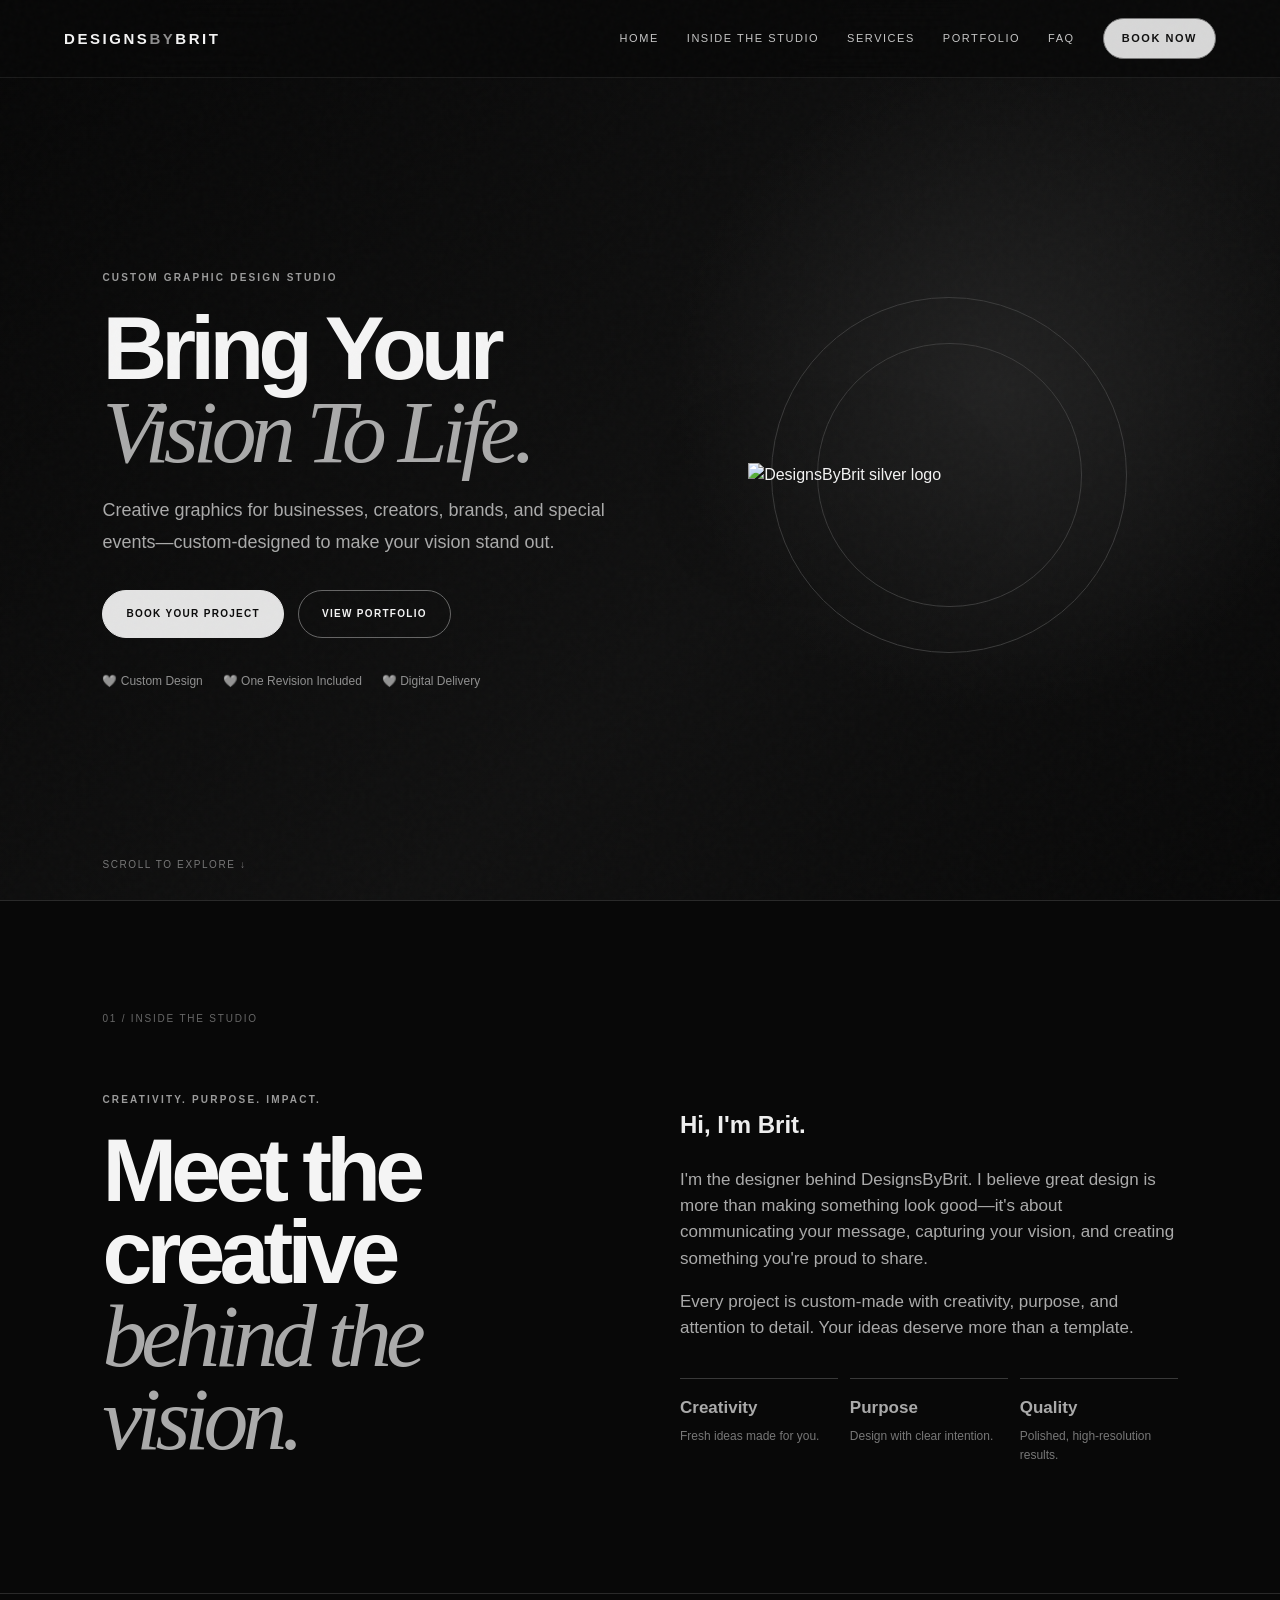
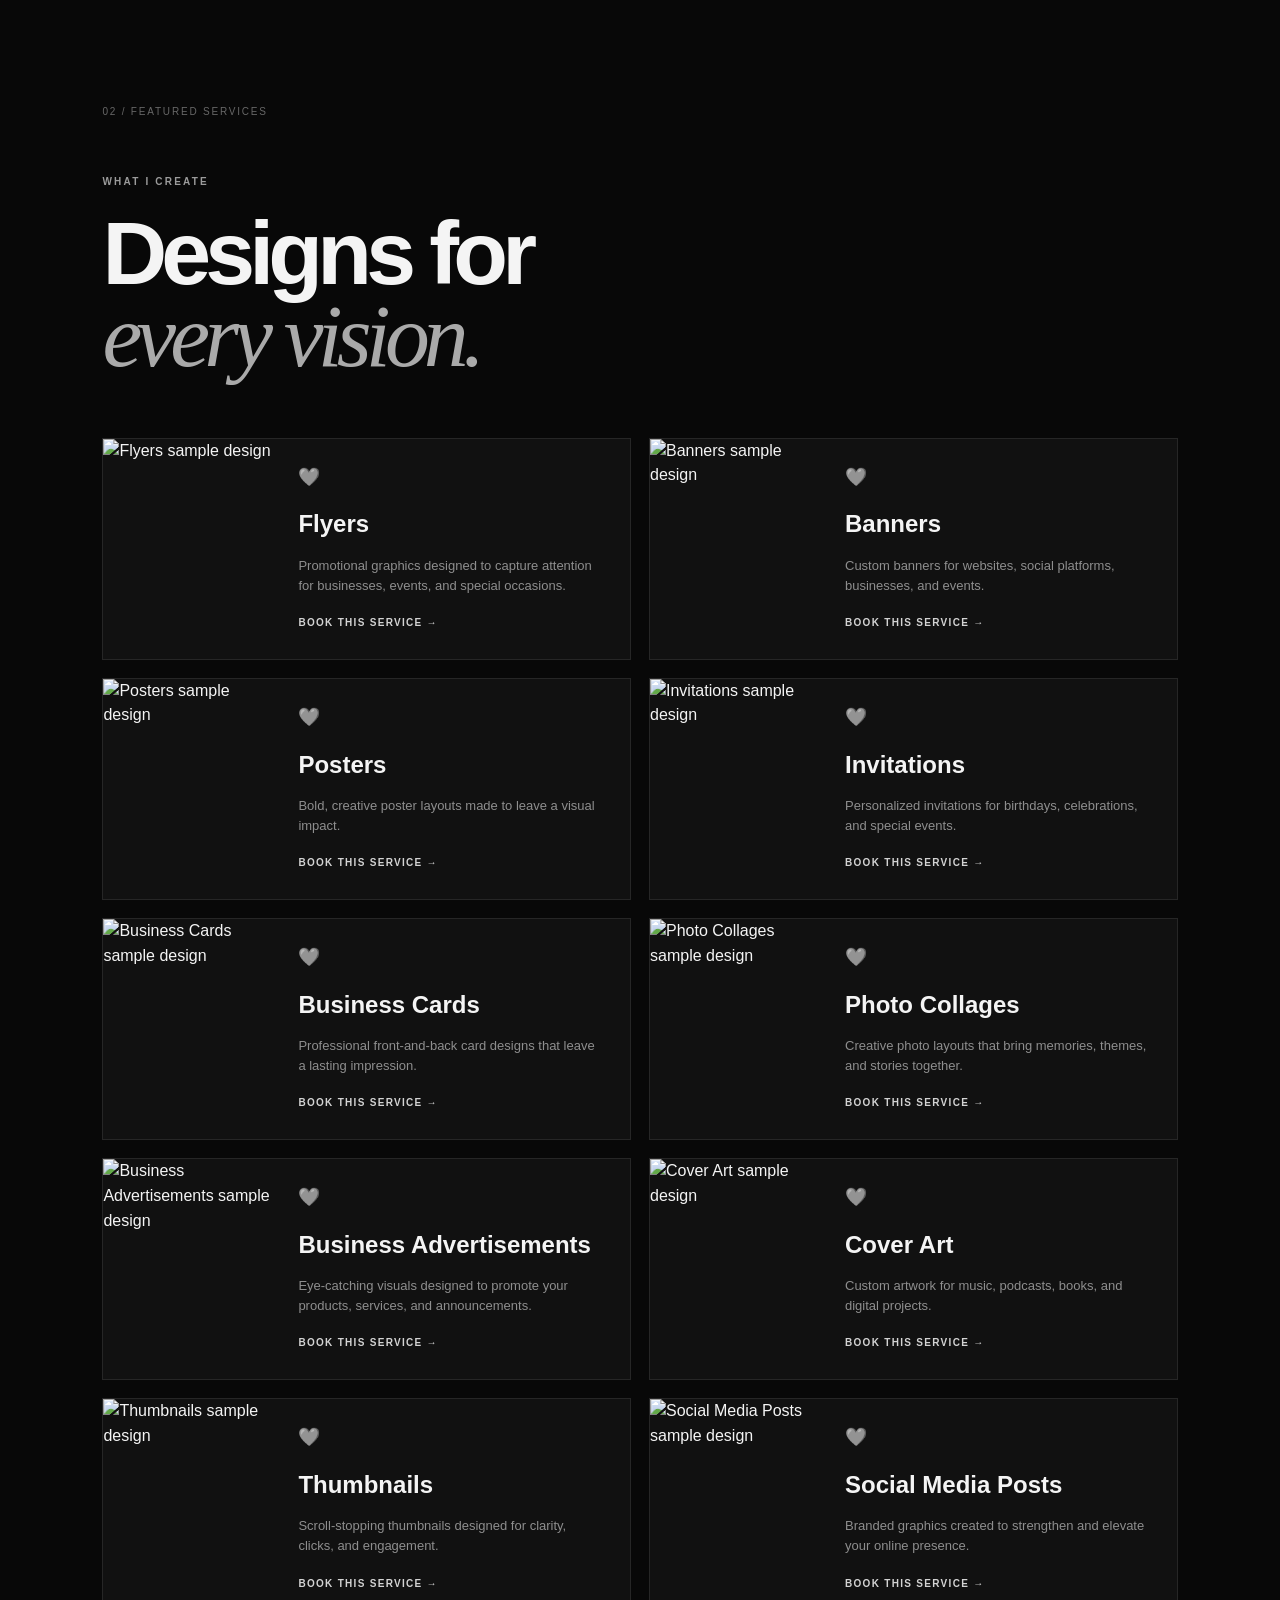
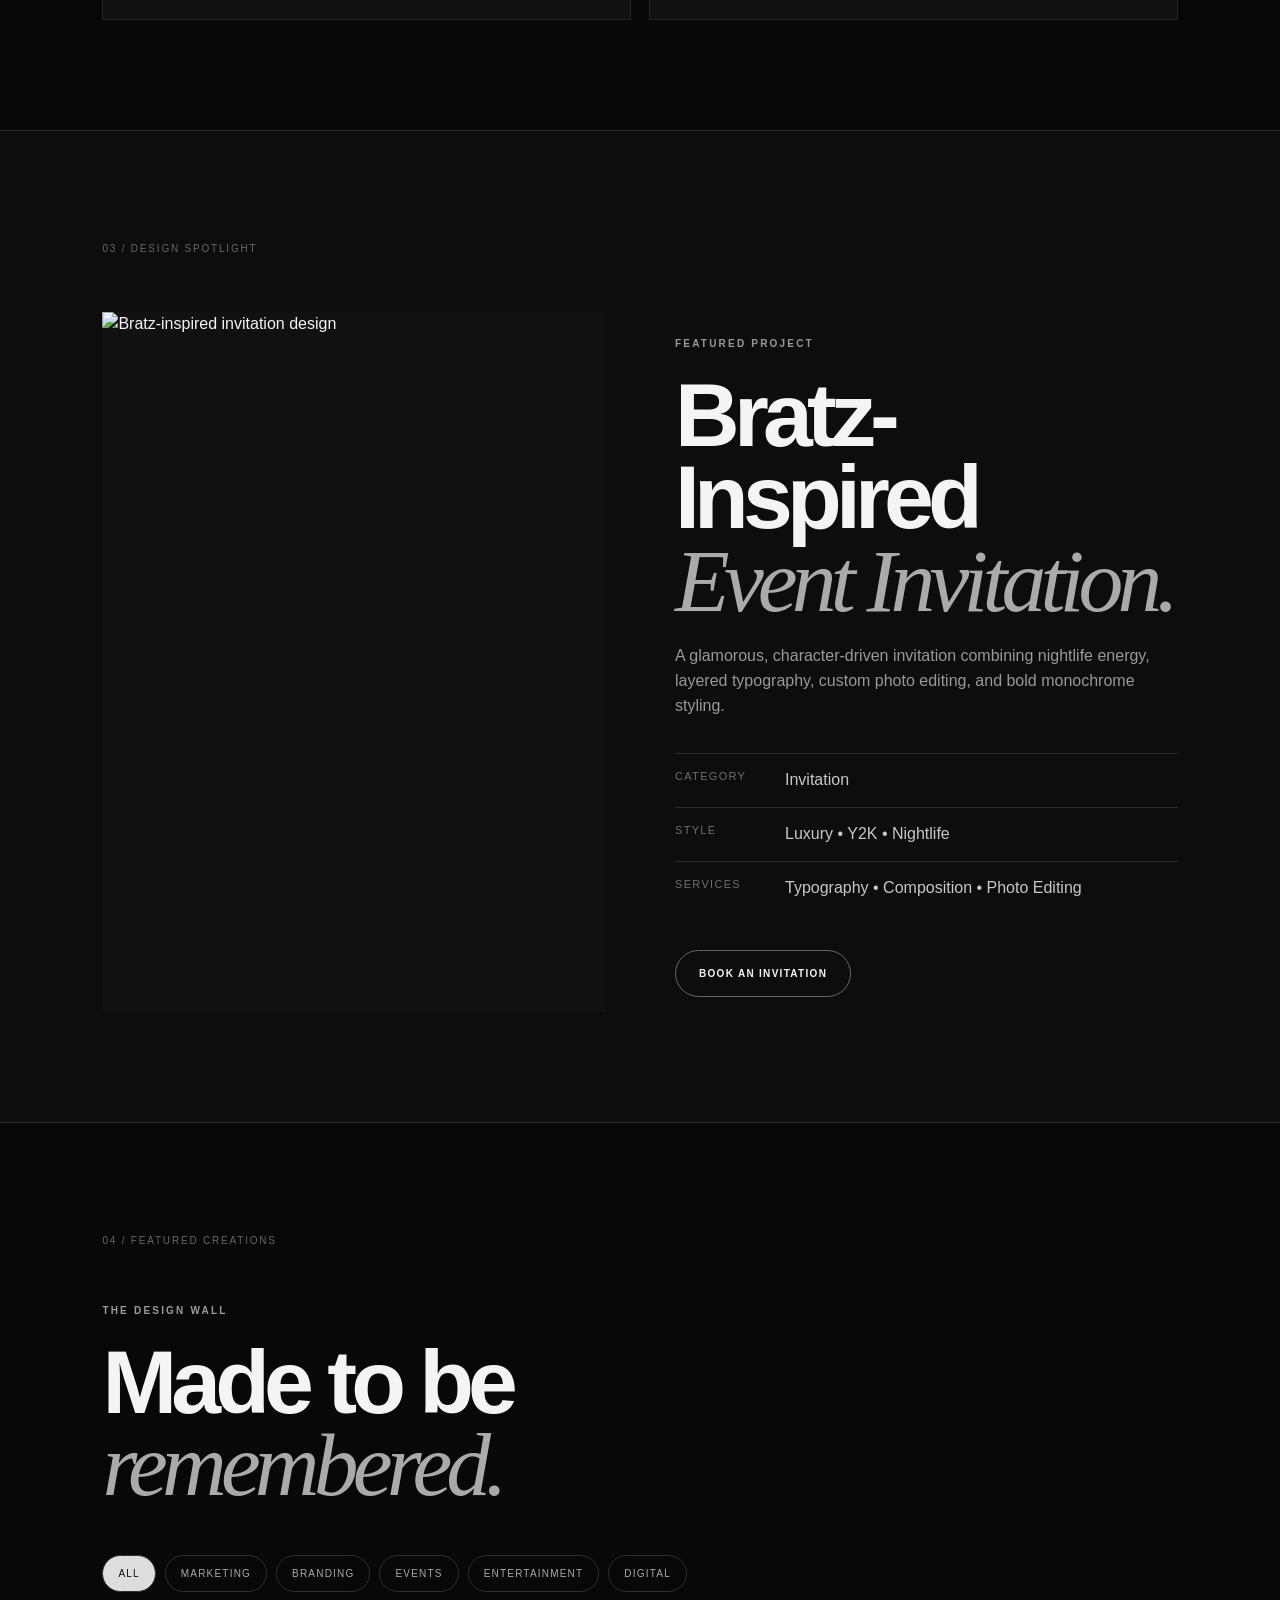
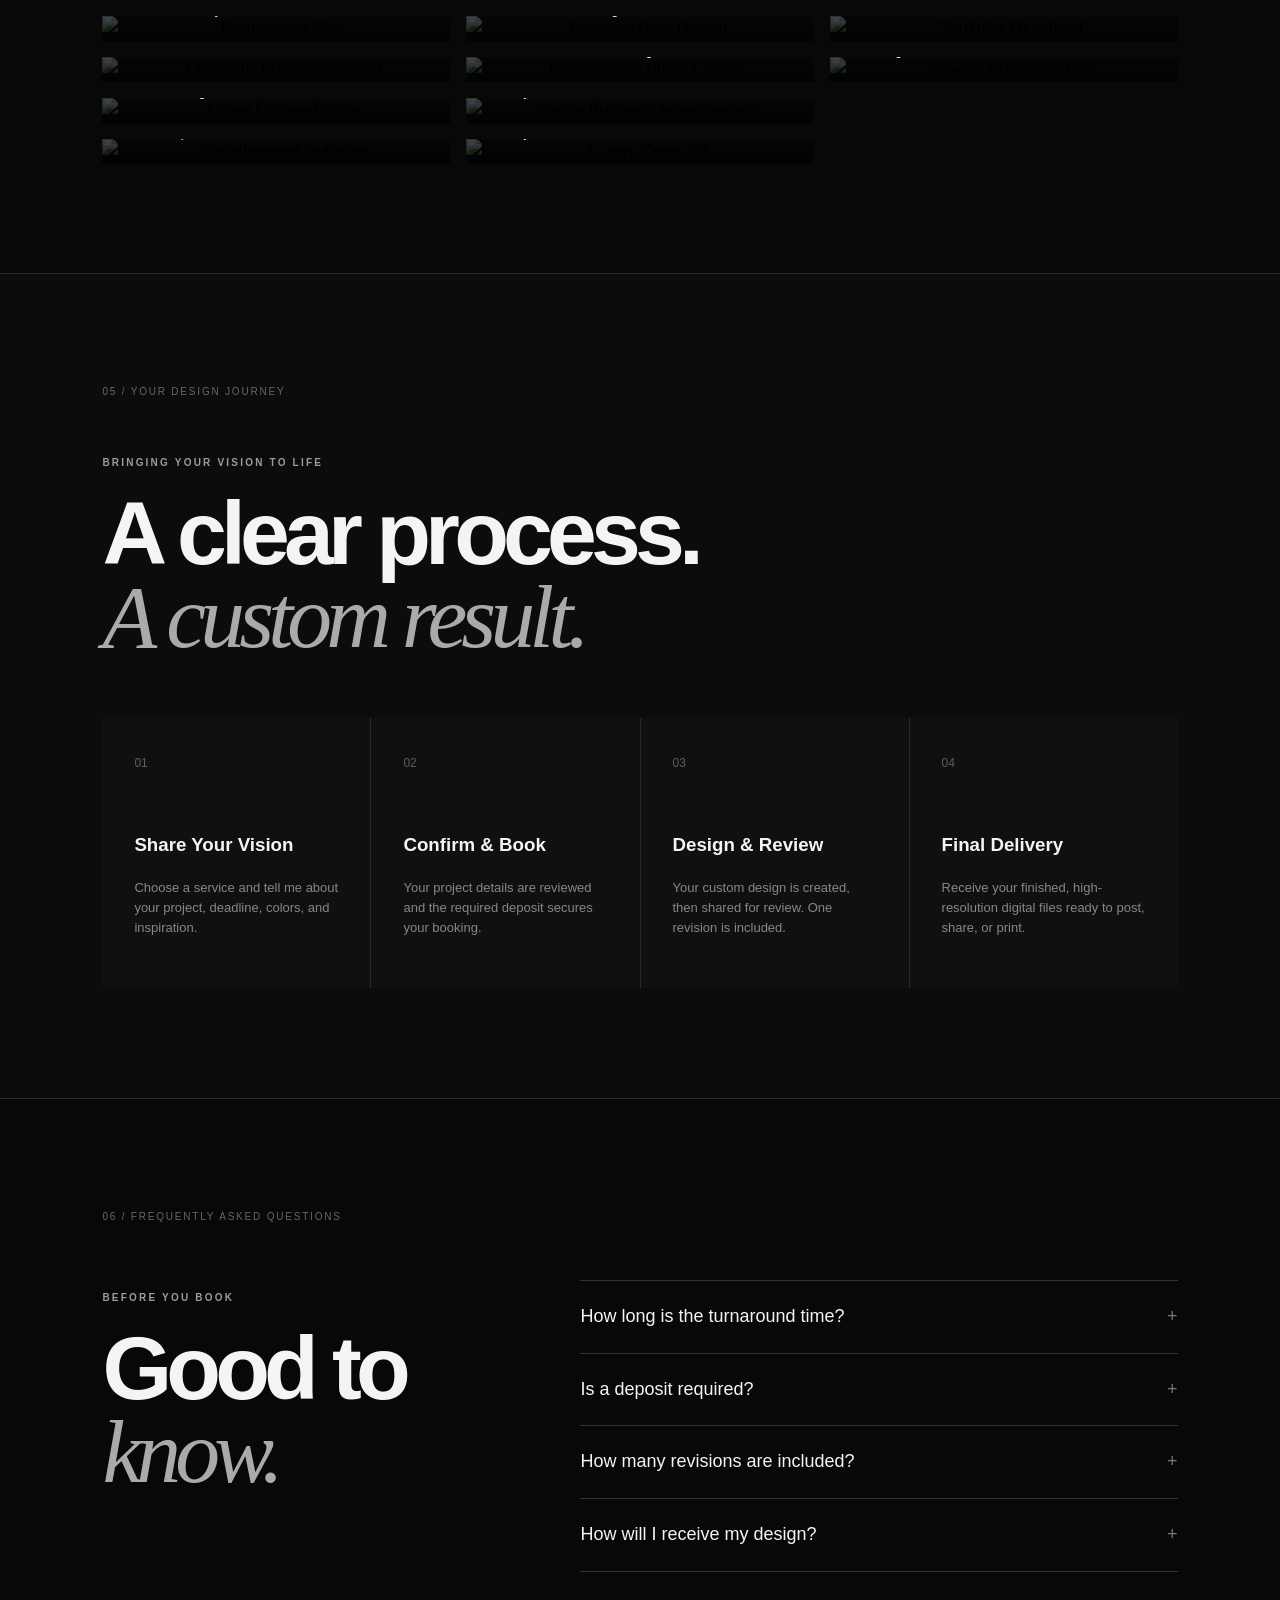
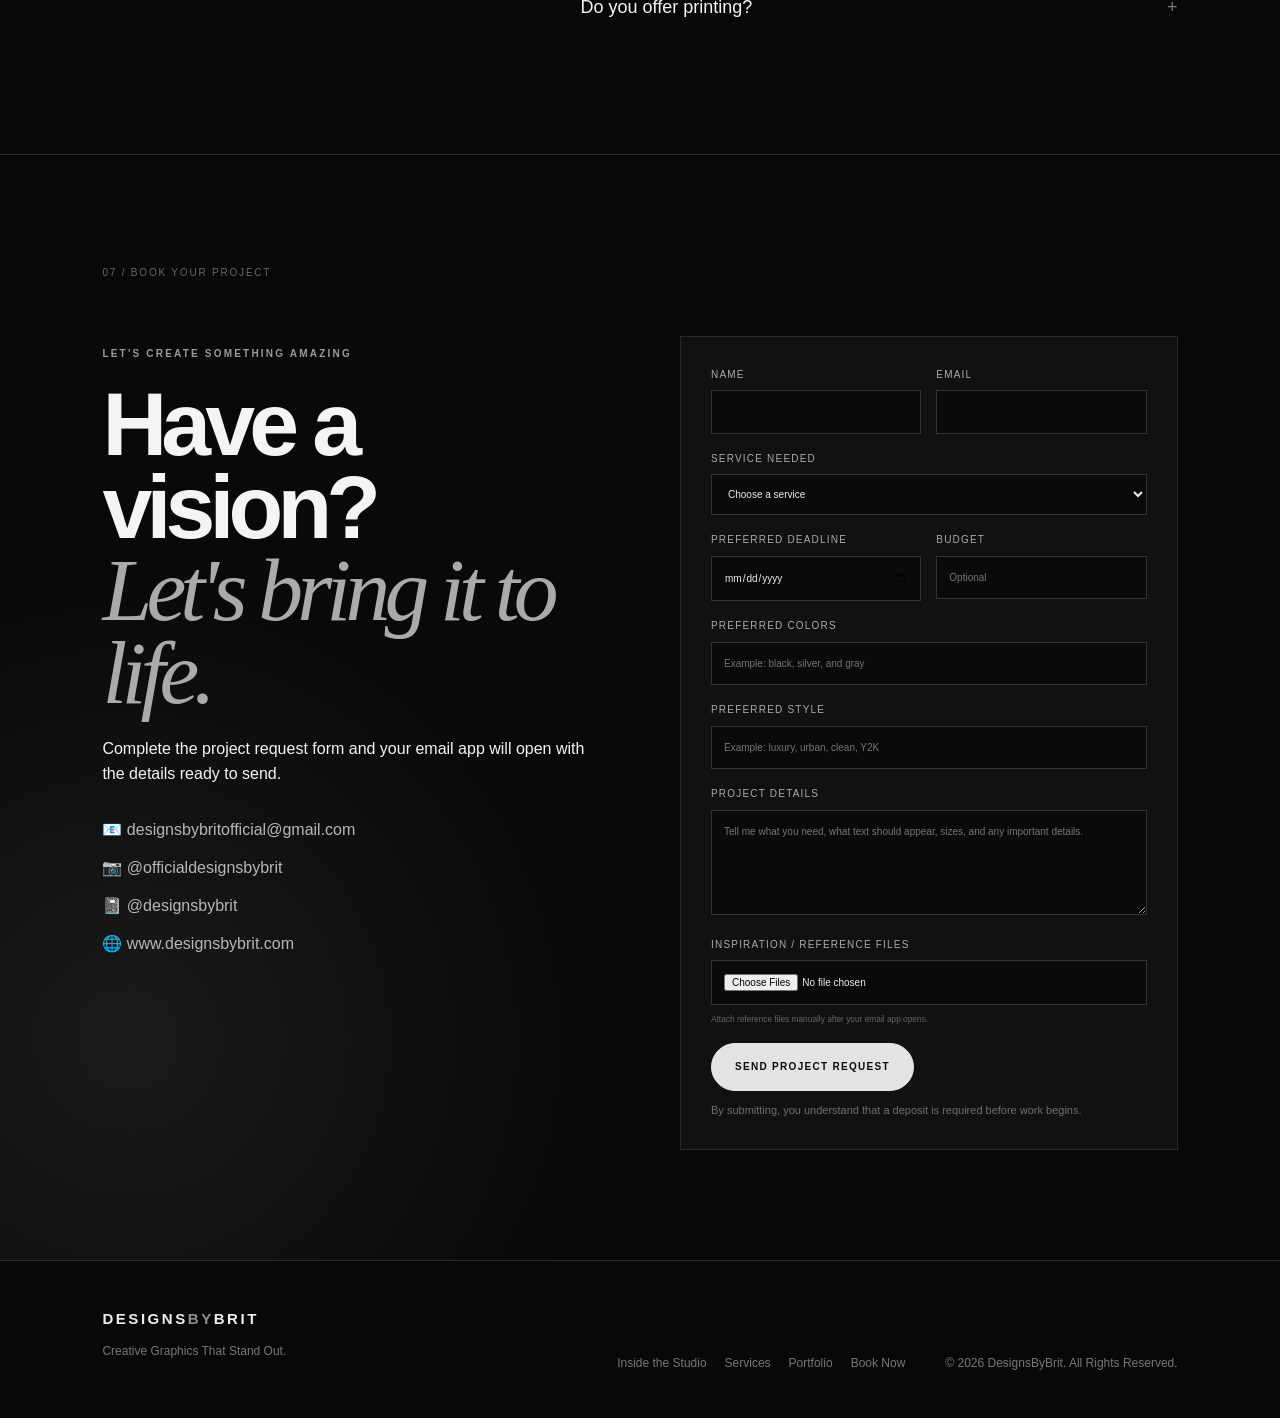
==== index.html @ 32b07d02 "Add files via upload" ====
<!DOCTYPE html>
<html lang="en">
<head>
<meta charset="UTF-8">
<meta name="viewport" content="width=device-width, initial-scale=1.0">
<title>DesignsByBrit | Custom Graphic Design Studio</title>
<meta name="description" content="DesignsByBrit creates custom flyers, banners, posters, invitations, business cards, photo collages, advertisements, cover art, thumbnails, and social media graphics.">
<link rel="canonical" href="https://www.designsbybrit.com/">
<meta property="og:title" content="DesignsByBrit | Creative Graphics That Stand Out">
<meta property="og:description" content="Custom graphic design created to elevate your brand, event, or next big idea.">
<meta property="og:type" content="website">
<meta property="og:url" content="https://www.designsbybrit.com/">
<meta property="og:image" content="https://www.designsbybrit.com/assets/social-preview.jpg">
<meta property="og:image:width" content="1200">
<meta property="og:image:height" content="630">
<meta name="twitter:card" content="summary_large_image">
<meta name="twitter:title" content="DesignsByBrit">
<meta name="twitter:description" content="Creative graphics that stand out.">
<meta name="twitter:image" content="https://www.designsbybrit.com/assets/social-preview.jpg">
<meta name="theme-color" content="#080808">
<link rel="icon" href="assets/logo.png">
<link rel="stylesheet" href="style.css">
<script type="application/ld+json">
{
  "@context": "https://schema.org",
  "@type": "ProfessionalService",
  "name": "DesignsByBrit",
  "url": "https://www.designsbybrit.com/",
  "email": "designsbybritofficial@gmail.com",
  "description": "Custom graphic design studio offering flyers, banners, posters, invitations, business cards, photo collages, business advertisements, cover art, thumbnails, and social media posts.",
  "sameAs": [
    "https://instagram.com/officialdesignsbybrit",
    "https://www.tiktok.com/@designsbybrit"
  ]
}
</script>
</head>
<body>
<div class="page-noise"></div>

<header class="site-header">
  <a href="#home" class="brand" aria-label="DesignsByBrit home">DESIGNS<span>BY</span>BRIT</a>
  <button class="menu-toggle" aria-label="Open navigation" aria-expanded="false"><span></span><span></span></button>
  <nav class="nav">
    <a href="#home">Home</a><a href="#studio">Inside the Studio</a><a href="#services">Services</a><a href="#portfolio">Portfolio</a><a href="#faq">FAQ</a>
    <a href="#book" class="nav-cta">Book Now</a>
  </nav>
</header>

<main>
<section id="home" class="hero">
  <div class="hero-copy reveal">
    <p class="kicker">CUSTOM GRAPHIC DESIGN STUDIO</p>
    <h1>Bring Your<br><em>Vision To Life.</em></h1>
    <p class="hero-lead">Creative graphics for businesses, creators, brands, and special events—custom-designed to make your vision stand out.</p>
    <div class="hero-actions">
      <a href="#book" class="button primary">Book Your Project</a>
      <a href="#portfolio" class="button ghost">View Portfolio</a>
    </div>
    <div class="hero-proof">
      <span>🩶 Custom Design</span><span>🩶 One Revision Included</span><span>🩶 Digital Delivery</span>
    </div>
  </div>
  <div class="hero-visual reveal">
    <div class="halo h1"></div><div class="halo h2"></div>
    <img src="assets/logo.png" alt="DesignsByBrit silver logo">
  </div>
  <a class="scroll-cue" href="#studio">Scroll to explore ↓</a>
</section>

<section id="studio" class="section studio">
  <div class="section-index">01 / INSIDE THE STUDIO</div>
  <div class="split">
    <div class="reveal">
      <p class="kicker">CREATIVITY. PURPOSE. IMPACT.</p>
      <h2>Meet the creative<br><em>behind the vision.</em></h2>
    </div>
    <div class="studio-copy reveal">
      <h3>Hi, I'm Brit.</h3>
      <p>I'm the designer behind DesignsByBrit. I believe great design is more than making something look good—it's about communicating your message, capturing your vision, and creating something you're proud to share.</p>
      <p>Every project is custom-made with creativity, purpose, and attention to detail. Your ideas deserve more than a template.</p>
      <div class="values">
        <div><strong>Creativity</strong><span>Fresh ideas made for you.</span></div>
        <div><strong>Purpose</strong><span>Design with clear intention.</span></div>
        <div><strong>Quality</strong><span>Polished, high-resolution results.</span></div>
      </div>
    </div>
  </div>
</section>

<section id="services" class="section">
  <div class="section-index">02 / FEATURED SERVICES</div>
  <div class="section-title reveal">
    <p class="kicker">WHAT I CREATE</p>
    <h2>Designs for<br><em>every vision.</em></h2>
  </div>
  <div class="service-grid"><article class="service-card reveal">
      <div class="service-image"><img src="assets/flyer.jpg" alt="Flyers sample design" loading="lazy"></div>
      <div class="service-body">
        <span class="heart">🩶</span>
        <h3>Flyers</h3>
        <p>Promotional graphics designed to capture attention for businesses, events, and special occasions.</p>
        <a href="#book" class="text-link book-service" data-service="Flyers">Book This Service →</a>
      </div>
    </article>
<article class="service-card reveal">
      <div class="service-image"><img src="assets/banner.jpg" alt="Banners sample design" loading="lazy"></div>
      <div class="service-body">
        <span class="heart">🩶</span>
        <h3>Banners</h3>
        <p>Custom banners for websites, social platforms, businesses, and events.</p>
        <a href="#book" class="text-link book-service" data-service="Banners">Book This Service →</a>
      </div>
    </article>
<article class="service-card reveal">
      <div class="service-image"><img src="assets/poster.jpg" alt="Posters sample design" loading="lazy"></div>
      <div class="service-body">
        <span class="heart">🩶</span>
        <h3>Posters</h3>
        <p>Bold, creative poster layouts made to leave a visual impact.</p>
        <a href="#book" class="text-link book-service" data-service="Posters">Book This Service →</a>
      </div>
    </article>
<article class="service-card reveal">
      <div class="service-image"><img src="assets/invitation.jpg" alt="Invitations sample design" loading="lazy"></div>
      <div class="service-body">
        <span class="heart">🩶</span>
        <h3>Invitations</h3>
        <p>Personalized invitations for birthdays, celebrations, and special events.</p>
        <a href="#book" class="text-link book-service" data-service="Invitations">Book This Service →</a>
      </div>
    </article>
<article class="service-card reveal">
      <div class="service-image"><img src="assets/business-card-front.png" alt="Business Cards sample design" loading="lazy"></div>
      <div class="service-body">
        <span class="heart">🩶</span>
        <h3>Business Cards</h3>
        <p>Professional front-and-back card designs that leave a lasting impression.</p>
        <a href="#book" class="text-link book-service" data-service="Business Cards">Book This Service →</a>
      </div>
    </article>
<article class="service-card reveal">
      <div class="service-image"><img src="assets/photo-collage.jpg" alt="Photo Collages sample design" loading="lazy"></div>
      <div class="service-body">
        <span class="heart">🩶</span>
        <h3>Photo Collages</h3>
        <p>Creative photo layouts that bring memories, themes, and stories together.</p>
        <a href="#book" class="text-link book-service" data-service="Photo Collages">Book This Service →</a>
      </div>
    </article>
<article class="service-card reveal">
      <div class="service-image"><img src="assets/business-ad.jpg" alt="Business Advertisements sample design" loading="lazy"></div>
      <div class="service-body">
        <span class="heart">🩶</span>
        <h3>Business Advertisements</h3>
        <p>Eye-catching visuals designed to promote your products, services, and announcements.</p>
        <a href="#book" class="text-link book-service" data-service="Business Advertisements">Book This Service →</a>
      </div>
    </article>
<article class="service-card reveal">
      <div class="service-image"><img src="assets/cover-art.jpg" alt="Cover Art sample design" loading="lazy"></div>
      <div class="service-body">
        <span class="heart">🩶</span>
        <h3>Cover Art</h3>
        <p>Custom artwork for music, podcasts, books, and digital projects.</p>
        <a href="#book" class="text-link book-service" data-service="Cover Art">Book This Service →</a>
      </div>
    </article>
<article class="service-card reveal">
      <div class="service-image"><img src="assets/thumbnail.png" alt="Thumbnails sample design" loading="lazy"></div>
      <div class="service-body">
        <span class="heart">🩶</span>
        <h3>Thumbnails</h3>
        <p>Scroll-stopping thumbnails designed for clarity, clicks, and engagement.</p>
        <a href="#book" class="text-link book-service" data-service="Thumbnails">Book This Service →</a>
      </div>
    </article>
<article class="service-card reveal">
      <div class="service-image"><img src="assets/social-media-post.jpg" alt="Social Media Posts sample design" loading="lazy"></div>
      <div class="service-body">
        <span class="heart">🩶</span>
        <h3>Social Media Posts</h3>
        <p>Branded graphics created to strengthen and elevate your online presence.</p>
        <a href="#book" class="text-link book-service" data-service="Social Media Posts">Book This Service →</a>
      </div>
    </article></div>
</section>

<section id="spotlight" class="section spotlight">
  <div class="section-index">03 / DESIGN SPOTLIGHT</div>
  <div class="spotlight-grid">
    <div class="spotlight-image reveal"><img src="assets/invitation.jpg" alt="Bratz-inspired invitation design"></div>
    <div class="spotlight-copy reveal">
      <p class="kicker">FEATURED PROJECT</p>
      <h2>Bratz-Inspired<br><em>Event Invitation.</em></h2>
      <p>A glamorous, character-driven invitation combining nightlife energy, layered typography, custom photo editing, and bold monochrome styling.</p>
      <dl>
        <div><dt>Category</dt><dd>Invitation</dd></div>
        <div><dt>Style</dt><dd>Luxury • Y2K • Nightlife</dd></div>
        <div><dt>Services</dt><dd>Typography • Composition • Photo Editing</dd></div>
      </dl>
      <a href="#book" class="button ghost book-service" data-service="Invitations">Book an Invitation</a>
    </div>
  </div>
</section>

<section id="portfolio" class="section">
  <div class="section-index">04 / FEATURED CREATIONS</div>
  <div class="section-title reveal">
    <p class="kicker">THE DESIGN WALL</p>
    <h2>Made to be<br><em>remembered.</em></h2>
  </div>
  <div class="filter-bar reveal">
    <button class="filter active" data-filter="All">All</button>
    <button class="filter" data-filter="Marketing">Marketing</button>
    <button class="filter" data-filter="Branding">Branding</button>
    <button class="filter" data-filter="Events">Events</button>
    <button class="filter" data-filter="Entertainment">Entertainment</button>
    <button class="filter" data-filter="Digital">Digital</button>
  </div>
  <div class="portfolio-grid"><button class="portfolio-card reveal" data-category="Marketing" data-image="assets/flyer.jpg" data-title="Promotional Flyer" aria-label="Open Promotional Flyer">
      <img src="assets/flyer.jpg" alt="Promotional Flyer" loading="lazy">
      <span class="portfolio-caption"><small>Marketing</small>Promotional Flyer</span>
    </button>
<button class="portfolio-card reveal" data-category="Marketing" data-image="assets/banner.jpg" data-title="Cinematic Business Banner" aria-label="Open Cinematic Business Banner">
      <img src="assets/banner.jpg" alt="Cinematic Business Banner" loading="lazy">
      <span class="portfolio-caption"><small>Marketing</small>Cinematic Business Banner</span>
    </button>
<button class="portfolio-card reveal" data-category="Events" data-image="assets/poster.jpg" data-title="Urban Collage Poster" aria-label="Open Urban Collage Poster">
      <img src="assets/poster.jpg" alt="Urban Collage Poster" loading="lazy">
      <span class="portfolio-caption"><small>Events</small>Urban Collage Poster</span>
    </button>
<button class="portfolio-card reveal" data-category="Events" data-image="assets/invitation.jpg" data-title="Bratz-Inspired Invitation" aria-label="Open Bratz-Inspired Invitation">
      <img src="assets/invitation.jpg" alt="Bratz-Inspired Invitation" loading="lazy">
      <span class="portfolio-caption"><small>Events</small>Bratz-Inspired Invitation</span>
    </button>
<button class="portfolio-card reveal" data-category="Branding" data-image="assets/business-card-front.png" data-title="Business Card Design" aria-label="Open Business Card Design">
      <img src="assets/business-card-front.png" alt="Business Card Design" loading="lazy">
      <span class="portfolio-caption"><small>Branding</small>Business Card Design</span>
    </button>
<button class="portfolio-card reveal" data-category="Events" data-image="assets/photo-collage.jpg" data-title="Personalized Photo Collage" aria-label="Open Personalized Photo Collage">
      <img src="assets/photo-collage.jpg" alt="Personalized Photo Collage" loading="lazy">
      <span class="portfolio-caption"><small>Events</small>Personalized Photo Collage</span>
    </button>
<button class="portfolio-card reveal" data-category="Branding" data-image="assets/business-ad.jpg" data-title="Luxury Business Advertisement" aria-label="Open Luxury Business Advertisement">
      <img src="assets/business-ad.jpg" alt="Luxury Business Advertisement" loading="lazy">
      <span class="portfolio-caption"><small>Branding</small>Luxury Business Advertisement</span>
    </button>
<button class="portfolio-card reveal" data-category="Entertainment" data-image="assets/cover-art.jpg" data-title="Luxury Cover Art" aria-label="Open Luxury Cover Art">
      <img src="assets/cover-art.jpg" alt="Luxury Cover Art" loading="lazy">
      <span class="portfolio-caption"><small>Entertainment</small>Luxury Cover Art</span>
    </button>
<button class="portfolio-card reveal" data-category="Digital" data-image="assets/thumbnail.png" data-title="YouTube Thumbnail" aria-label="Open YouTube Thumbnail">
      <img src="assets/thumbnail.png" alt="YouTube Thumbnail" loading="lazy">
      <span class="portfolio-caption"><small>Digital</small>YouTube Thumbnail</span>
    </button>
<button class="portfolio-card reveal" data-category="Digital" data-image="assets/social-media-post.jpg" data-title="Booking Promotion Post" aria-label="Open Booking Promotion Post">
      <img src="assets/social-media-post.jpg" alt="Booking Promotion Post" loading="lazy">
      <span class="portfolio-caption"><small>Digital</small>Booking Promotion Post</span>
    </button></div>
</section>

<section class="section process">
  <div class="section-index">05 / YOUR DESIGN JOURNEY</div>
  <div class="section-title reveal">
    <p class="kicker">BRINGING YOUR VISION TO LIFE</p>
    <h2>A clear process.<br><em>A custom result.</em></h2>
  </div>
  <div class="process-grid">
    <article class="reveal"><span>01</span><h3>Share Your Vision</h3><p>Choose a service and tell me about your project, deadline, colors, and inspiration.</p></article>
    <article class="reveal"><span>02</span><h3>Confirm & Book</h3><p>Your project details are reviewed and the required deposit secures your booking.</p></article>
    <article class="reveal"><span>03</span><h3>Design & Review</h3><p>Your custom design is created, then shared for review. One revision is included.</p></article>
    <article class="reveal"><span>04</span><h3>Final Delivery</h3><p>Receive your finished, high-resolution digital files ready to post, share, or print.</p></article>
  </div>
</section>

<section id="faq" class="section faq">
  <div class="section-index">06 / FREQUENTLY ASKED QUESTIONS</div>
  <div class="faq-wrap">
    <div class="section-title reveal"><p class="kicker">BEFORE YOU BOOK</p><h2>Good to<br><em>know.</em></h2></div>
    <div class="accordion reveal">
      <details><summary>How long is the turnaround time?</summary><p>Most projects have a turnaround time of up to one week. Complex projects may require additional time.</p></details>
      <details><summary>Is a deposit required?</summary><p>Yes. A deposit is required before design work begins. The remaining balance is due upon completion.</p></details>
      <details><summary>How many revisions are included?</summary><p>One revision is included with each project. Additional revisions may require an extra fee.</p></details>
      <details><summary>How will I receive my design?</summary><p>Your completed design will be delivered digitally as high-resolution files.</p></details>
      <details><summary>Do you offer printing?</summary><p>DesignsByBrit currently provides digital design services. Print-ready files can be supplied when needed.</p></details>
    </div>
  </div>
</section>

<section id="book" class="section booking">
  <div class="section-index">07 / BOOK YOUR PROJECT</div>
  <div class="booking-grid">
    <div class="reveal">
      <p class="kicker">LET'S CREATE SOMETHING AMAZING</p>
      <h2>Have a vision?<br><em>Let's bring it to life.</em></h2>
      <p>Complete the project request form and your email app will open with the details ready to send.</p>
      <div class="contact-list">
        <a href="mailto:designsbybritofficial@gmail.com">📧 designsbybritofficial@gmail.com</a>
        <a href="https://instagram.com/officialdesignsbybrit" target="_blank" rel="noopener">📷 @officialdesignsbybrit</a>
        <a href="https://www.tiktok.com/@designsbybrit" target="_blank" rel="noopener">📓 @designsbybrit</a>
        <a href="https://www.designsbybrit.com">🌐 www.designsbybrit.com</a>
      </div>
    </div>
    <form id="bookingForm" class="booking-form reveal">
      <div class="field-row">
        <label>Name<input name="name" required></label>
        <label>Email<input name="email" type="email" required></label>
      </div>
      <label>Service Needed<select id="serviceSelect" name="service" required><option value="">Choose a service</option><option value="Flyers">Flyers</option>
<option value="Banners">Banners</option>
<option value="Posters">Posters</option>
<option value="Invitations">Invitations</option>
<option value="Business Cards">Business Cards</option>
<option value="Photo Collages">Photo Collages</option>
<option value="Business Advertisements">Business Advertisements</option>
<option value="Cover Art">Cover Art</option>
<option value="Thumbnails">Thumbnails</option>
<option value="Social Media Posts">Social Media Posts</option></select></label>
      <div class="field-row">
        <label>Preferred Deadline<input name="deadline" type="date"></label>
        <label>Budget<input name="budget" placeholder="Optional"></label>
      </div>
      <label>Preferred Colors<input name="colors" placeholder="Example: black, silver, and gray"></label>
      <label>Preferred Style<input name="style" placeholder="Example: luxury, urban, clean, Y2K"></label>
      <label>Project Details<textarea name="details" rows="5" required placeholder="Tell me what you need, what text should appear, sizes, and any important details."></textarea></label>
      <label>Inspiration / Reference Files<input name="references" type="file" multiple><small>Attach reference files manually after your email app opens.</small></label>
      <button class="button primary" type="submit">Send Project Request</button>
      <p class="form-note">By submitting, you understand that a deposit is required before work begins.</p>
    </form>
  </div>
</section>
</main>

<footer>
  <div><div class="brand footer-brand">DESIGNS<span>BY</span>BRIT</div><p>Creative Graphics That Stand Out.</p></div>
  <div class="footer-links"><a href="#studio">Inside the Studio</a><a href="#services">Services</a><a href="#portfolio">Portfolio</a><a href="#book">Book Now</a></div>
  <div class="copyright">© 2026 DesignsByBrit. All Rights Reserved.</div>
</footer>

<div class="lightbox" aria-hidden="true">
  <button class="lightbox-close" aria-label="Close image">×</button>
  <img src="" alt="">
  <p></p>
</div>
<script src="script.js"></script>
</body>
</html>
---- style.css ----
:root{--bg:#080808;--surface:#111;--surface2:#171717;--text:#f4f4f4;--muted:#aaa;--line:#2a2a2a;--silver:#c8c8c8}
*{box-sizing:border-box}html{scroll-behavior:smooth}body{margin:0;background:var(--bg);color:var(--text);font-family:Arial,Helvetica,sans-serif;line-height:1.55;overflow-x:hidden}
body.menu-open{overflow:hidden}a{color:inherit;text-decoration:none}button,input,select,textarea{font:inherit}.page-noise{position:fixed;inset:0;pointer-events:none;opacity:.04;z-index:100;background-image:url("data:image/svg+xml,%3Csvg viewBox='0 0 180 180' xmlns='http://www.w3.org/2000/svg'%3E%3Cfilter id='n'%3E%3CfeTurbulence type='fractalNoise' baseFrequency='.9' numOctaves='4' stitchTiles='stitch'/%3E%3C/filter%3E%3Crect width='100%25' height='100%25' filter='url(%23n)' opacity='.55'/%3E%3C/svg%3E")}
.site-header{position:fixed;z-index:80;top:0;left:0;right:0;display:flex;align-items:center;justify-content:space-between;padding:18px 5vw;background:rgba(8,8,8,.78);backdrop-filter:blur(18px);border-bottom:1px solid rgba(255,255,255,.08)}
.brand{font-size:15px;font-weight:800;letter-spacing:.17em}.brand span{color:#8f8f8f}.nav{display:flex;align-items:center;gap:28px;font-size:11px;text-transform:uppercase;letter-spacing:.14em}.nav a:not(.nav-cta){position:relative;color:#c6c6c6}.nav a:not(.nav-cta):after{content:"";position:absolute;left:0;right:100%;bottom:-8px;height:1px;background:#c8c8c8;transition:.25s}.nav a:hover:after{right:0}.nav-cta{padding:11px 18px;border:1px solid #777;border-radius:999px;background:#d7d7d7;color:#111;font-weight:700}.menu-toggle{display:none;border:0;background:transparent;width:38px;height:34px}.menu-toggle span{display:block;height:1px;background:#eee;margin:8px 0}
.hero{min-height:100vh;padding:140px 8vw 90px;display:grid;grid-template-columns:1.1fr .9fr;gap:60px;align-items:center;position:relative;background:radial-gradient(circle at 78% 43%,#222 0,transparent 29%),linear-gradient(135deg,#070707,#111 60%,#080808)}
.kicker{font-size:10px;letter-spacing:.22em;color:#9b9b9b;font-weight:700}.hero h1,.section h2{font-size:clamp(52px,7vw,102px);letter-spacing:-.065em;line-height:.92;margin:22px 0;font-weight:800}.hero h1 em,.section h2 em{font-family:Georgia,serif;font-weight:400;color:#aaa}.hero-lead{max-width:620px;font-size:18px;color:#aaa;line-height:1.75}.hero-actions{display:flex;gap:14px;flex-wrap:wrap;margin-top:32px}.button{display:inline-flex;justify-content:center;align-items:center;padding:15px 23px;border-radius:999px;border:1px solid #666;text-transform:uppercase;letter-spacing:.13em;font-size:10px;font-weight:800;cursor:pointer}.primary{background:#e3e3e3;color:#0b0b0b;border-color:#e3e3e3}.primary:hover{background:#fff}.ghost:hover{background:#1d1d1d}.hero-proof{display:flex;gap:20px;flex-wrap:wrap;color:#8f8f8f;font-size:12px;margin-top:34px}.hero-visual{height:min(64vw,620px);max-height:620px;position:relative;display:grid;place-items:center}.hero-visual img{width:min(88%,520px);position:relative;z-index:2;filter:drop-shadow(0 20px 50px #000)}.halo{position:absolute;border:1px solid #3b3b3b;border-radius:50%;animation:float 6s ease-in-out infinite}.halo.h1{width:78%;aspect-ratio:1}.halo.h2{width:58%;aspect-ratio:1;animation-delay:-2s}.scroll-cue{position:absolute;bottom:28px;left:8vw;color:#777;font-size:10px;text-transform:uppercase;letter-spacing:.16em}
.section{padding:110px 8vw;border-top:1px solid var(--line)}.section-index{color:#676767;font-size:10px;letter-spacing:.18em;margin-bottom:55px}.split,.booking-grid{display:grid;grid-template-columns:1fr 1fr;gap:80px}.studio-copy{max-width:610px;color:#aaa;font-size:17px}.studio-copy h3{color:#eee;font-size:24px}.values{display:grid;grid-template-columns:repeat(3,1fr);gap:12px;margin-top:36px}.values div{border-top:1px solid #393939;padding-top:16px}.values strong,.values span{display:block}.values span{font-size:12px;color:#777;margin-top:6px}
.section-title{max-width:880px}.service-grid{display:grid;grid-template-columns:repeat(2,1fr);gap:18px;margin-top:60px}.service-card{display:grid;grid-template-columns:170px 1fr;background:var(--surface);border:1px solid #262626;min-height:220px;transition:.3s;overflow:hidden}.service-card:hover{transform:translateY(-5px);border-color:#4b4b4b}.service-image img{width:100%;height:100%;object-fit:cover;filter:grayscale(.18)}.service-body{padding:25px}.heart{font-size:18px}.service-body h3{font-size:24px;margin:14px 0 7px}.service-body p{font-size:13px;color:#8e8e8e}.text-link{font-size:10px;text-transform:uppercase;letter-spacing:.13em;color:#d3d3d3;font-weight:700}
.spotlight{background:#0d0d0d}.spotlight-grid{display:grid;grid-template-columns:1fr 1fr;gap:70px;align-items:center}.spotlight-image{height:700px;background:#111}.spotlight-image img{width:100%;height:100%;object-fit:cover}.spotlight-copy p{color:#999;max-width:560px}.spotlight-copy dl{margin:35px 0}.spotlight-copy dl div{display:grid;grid-template-columns:110px 1fr;padding:14px 0;border-top:1px solid #2d2d2d}.spotlight-copy dt{color:#6e6e6e;font-size:11px;text-transform:uppercase;letter-spacing:.12em}.spotlight-copy dd{margin:0;color:#c8c8c8}
.filter-bar{display:flex;gap:9px;flex-wrap:wrap;margin:48px 0 24px}.filter{border:1px solid #303030;background:transparent;color:#aaa;padding:10px 15px;border-radius:999px;font-size:10px;text-transform:uppercase;letter-spacing:.12em;cursor:pointer}.filter.active,.filter:hover{background:#ddd;color:#111}.portfolio-grid{columns:3 290px;column-gap:16px}.portfolio-card{width:100%;display:block;position:relative;border:0;background:#141414;padding:0;margin:0 0 16px;overflow:hidden;cursor:zoom-in}.portfolio-card img{width:100%;display:block;transition:.4s}.portfolio-card:hover img{transform:scale(1.035)}.portfolio-caption{position:absolute;left:0;right:0;bottom:0;padding:55px 22px 20px;text-align:left;background:linear-gradient(transparent,rgba(0,0,0,.9));font-size:14px;color:#eee}.portfolio-caption small{display:block;color:#aaa;text-transform:uppercase;letter-spacing:.13em;margin-bottom:4px}
.process{background:#0c0c0c}.process-grid{display:grid;grid-template-columns:repeat(4,1fr);gap:1px;background:#2a2a2a;margin-top:60px}.process-grid article{background:#101010;padding:32px;min-height:270px}.process-grid article span{color:#5e5e5e;font-size:12px}.process-grid h3{margin-top:55px}.process-grid p{color:#878787;font-size:13px}
.faq-wrap{display:grid;grid-template-columns:.8fr 1.2fr;gap:80px}.accordion details{border-top:1px solid #333;padding:22px 0}.accordion summary{cursor:pointer;font-size:18px;list-style:none}.accordion summary::-webkit-details-marker{display:none}.accordion summary:after{content:"+";float:right;color:#777}.accordion details[open] summary:after{content:"−"}.accordion p{color:#929292;max-width:650px}
.booking{background:radial-gradient(circle at 10% 80%,#1a1a1a 0,transparent 33%),#090909}.booking-grid{align-items:start}.contact-list{display:flex;flex-direction:column;gap:13px;margin-top:32px;color:#b7b7b7}.booking-form{background:#111;border:1px solid #292929;padding:30px}.field-row{display:grid;grid-template-columns:1fr 1fr;gap:15px}.booking-form label{display:block;color:#aaa;font-size:10px;text-transform:uppercase;letter-spacing:.12em;margin-bottom:17px}.booking-form input,.booking-form select,.booking-form textarea{width:100%;margin-top:8px;padding:13px 12px;border:1px solid #333;background:#0a0a0a;color:#eee;border-radius:0}.booking-form small{display:block;color:#666;margin-top:8px;text-transform:none;letter-spacing:0}.form-note{color:#6f6f6f;font-size:11px;margin-bottom:0}
footer{padding:46px 8vw;border-top:1px solid #2b2b2b;display:grid;grid-template-columns:1fr auto auto;gap:40px;align-items:end;color:#777;font-size:12px}.footer-brand{color:#eee}.footer-links{display:flex;gap:18px}.copyright{text-align:right}
.lightbox{position:fixed;z-index:100;inset:0;background:rgba(0,0,0,.94);display:none;place-items:center;padding:34px}.lightbox.open{display:grid}.lightbox img{max-width:min(92vw,1100px);max-height:82vh;object-fit:contain}.lightbox p{margin:10px 0;color:#ddd}.lightbox-close{position:absolute;right:25px;top:18px;border:0;background:none;color:#fff;font-size:42px;cursor:pointer}.reveal{opacity:0;transform:translateY(24px);transition:opacity .7s ease,transform .7s ease}.reveal.visible{opacity:1;transform:none}@keyframes float{50%{transform:translateY(-12px) scale(1.015)}}
@media(max-width:950px){.nav{display:none}.menu-toggle{display:block}.nav.open{display:flex;position:fixed;inset:71px 0 0;background:#0a0a0a;flex-direction:column;align-items:flex-start;padding:45px 8vw;font-size:15px}.hero{grid-template-columns:1fr;padding-top:130px}.hero-visual{height:440px}.split,.spotlight-grid,.booking-grid,.faq-wrap{grid-template-columns:1fr}.service-grid{grid-template-columns:1fr}.process-grid{grid-template-columns:repeat(2,1fr)}.spotlight-image{height:620px}footer{grid-template-columns:1fr}.copyright{text-align:left}}
@media(max-width:600px){.site-header{padding:17px 5vw}.brand{font-size:12px}.hero,.section{padding-left:6vw;padding-right:6vw}.hero{padding-top:115px}.hero h1,.section h2{font-size:clamp(46px,14vw,70px)}.hero-visual{height:330px}.hero-proof{gap:10px;flex-direction:column}.section{padding-top:80px;padding-bottom:80px}.section-index{margin-bottom:38px}.values{grid-template-columns:1fr}.service-card{grid-template-columns:115px 1fr}.service-body{padding:18px}.service-body h3{font-size:20px}.spotlight-image{height:500px}.process-grid{grid-template-columns:1fr}.process-grid article{min-height:220px}.field-row{grid-template-columns:1fr}.portfolio-grid{columns:2 150px}.footer-links{flex-wrap:wrap}}
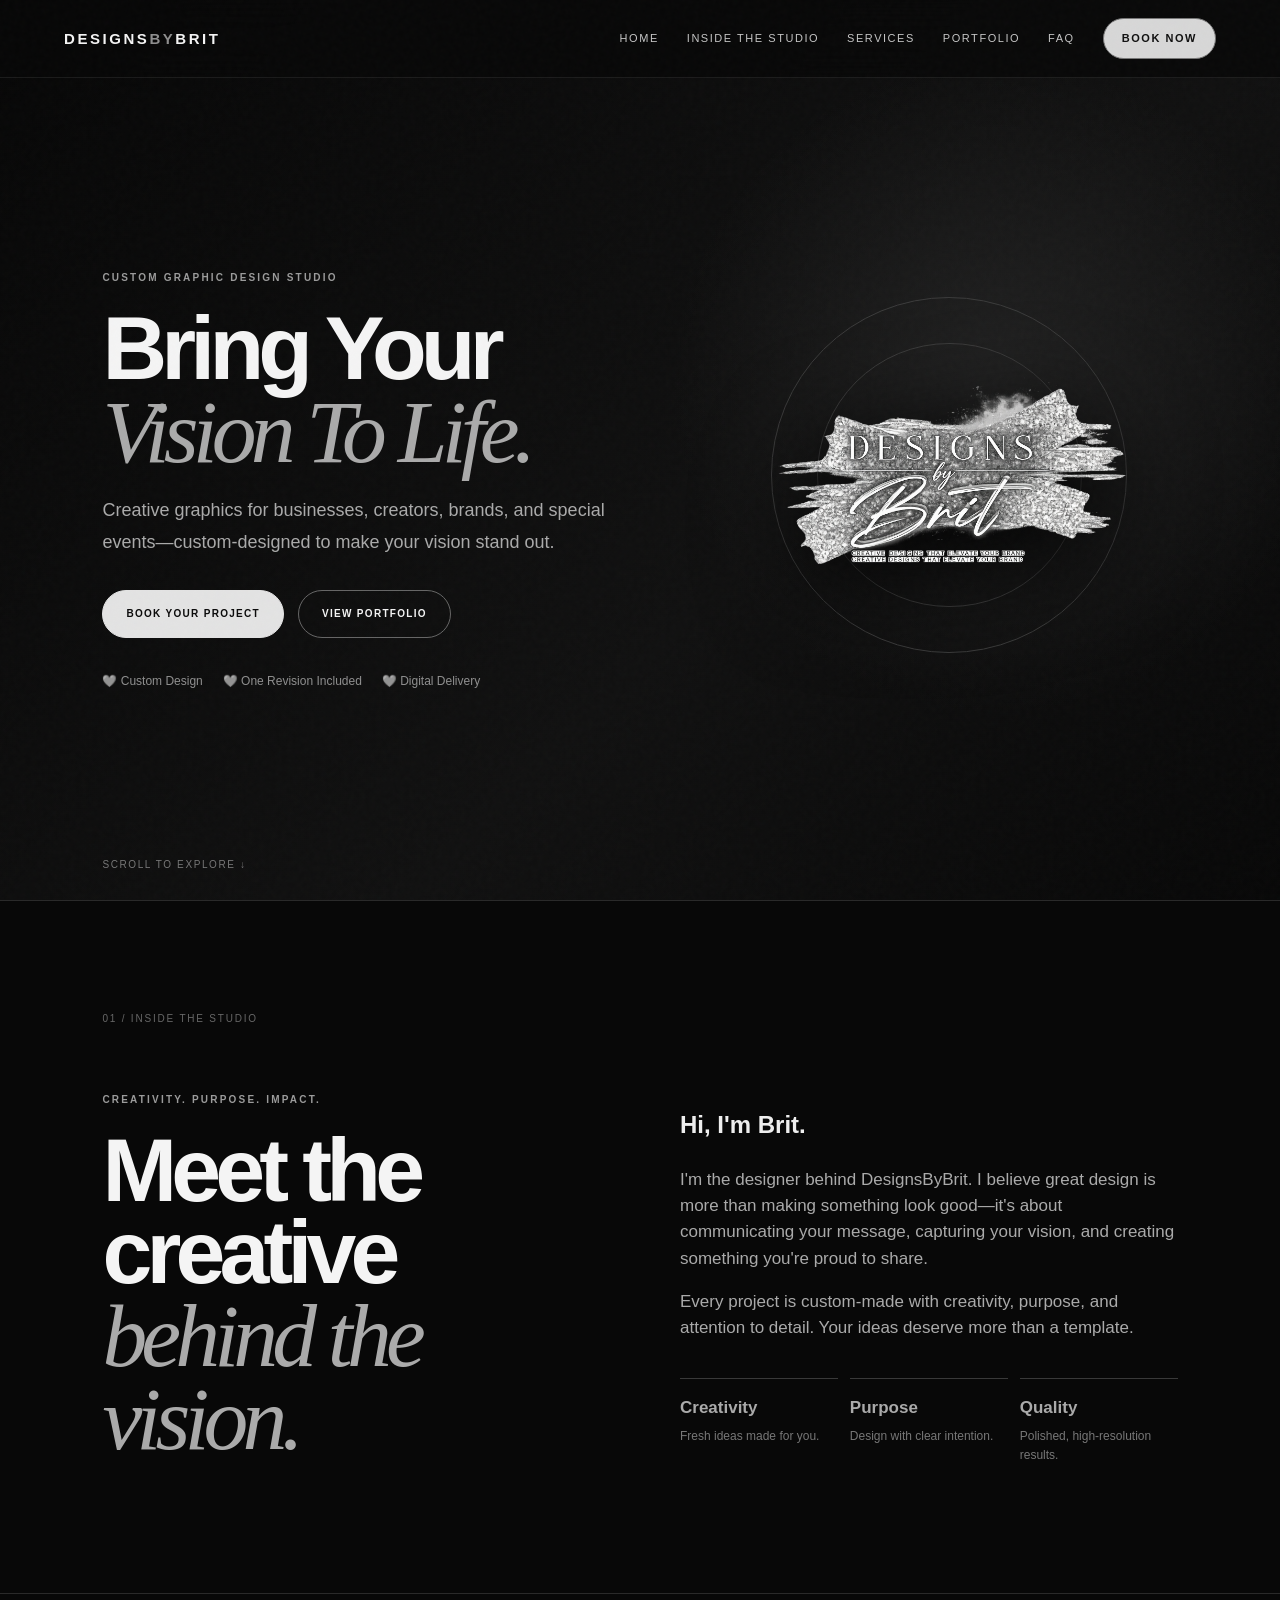
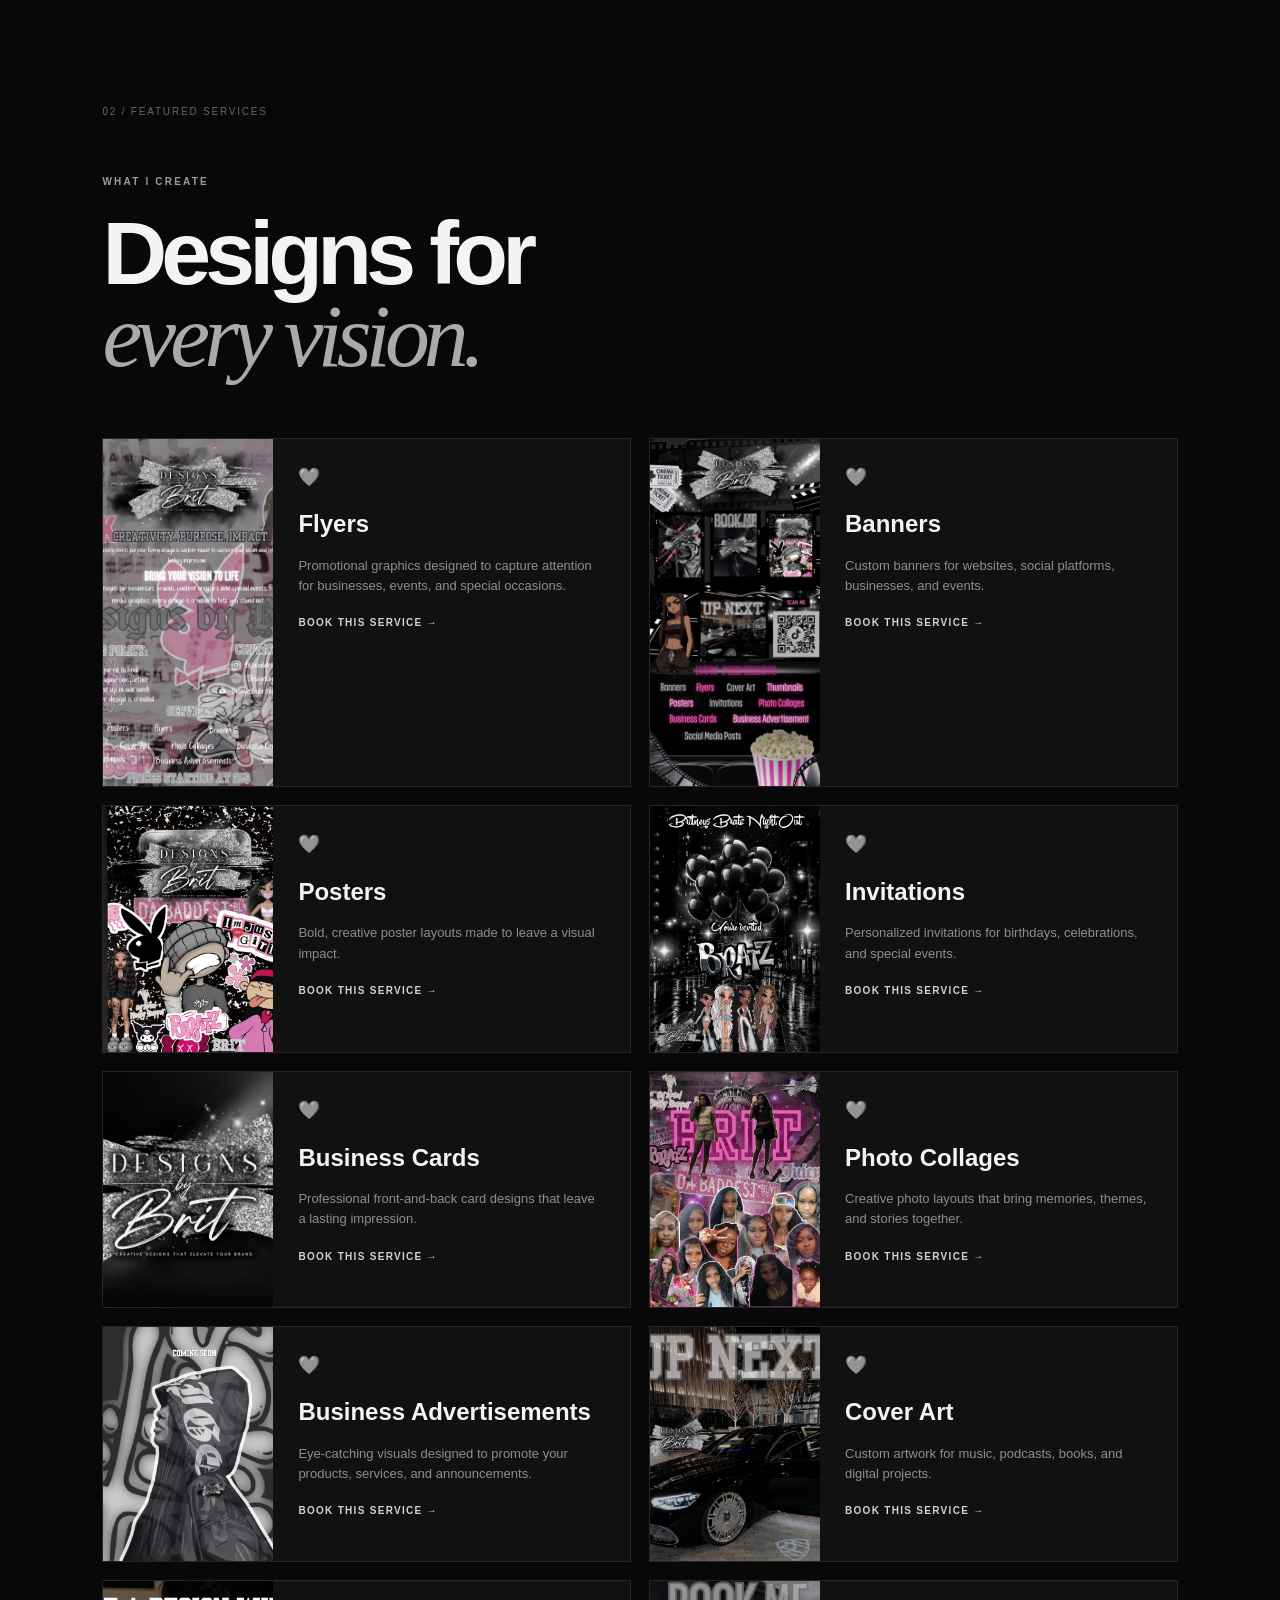
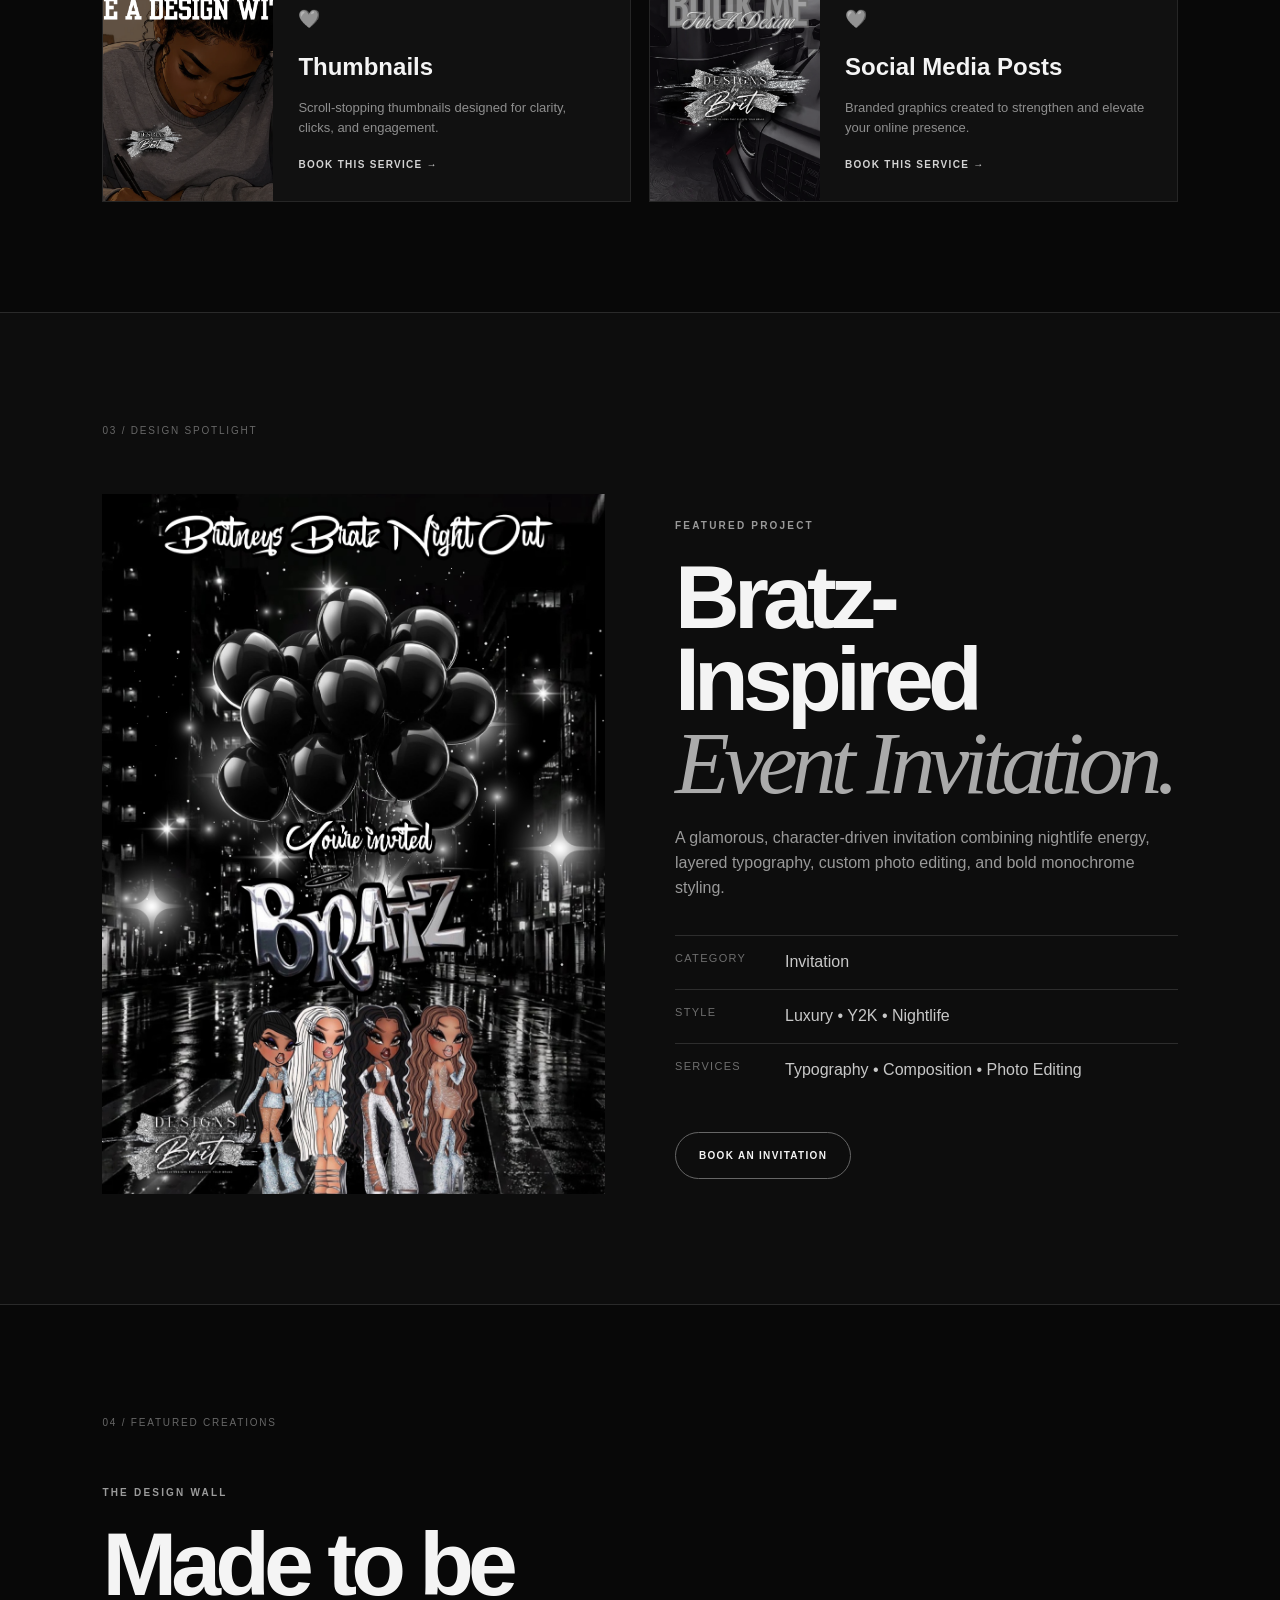
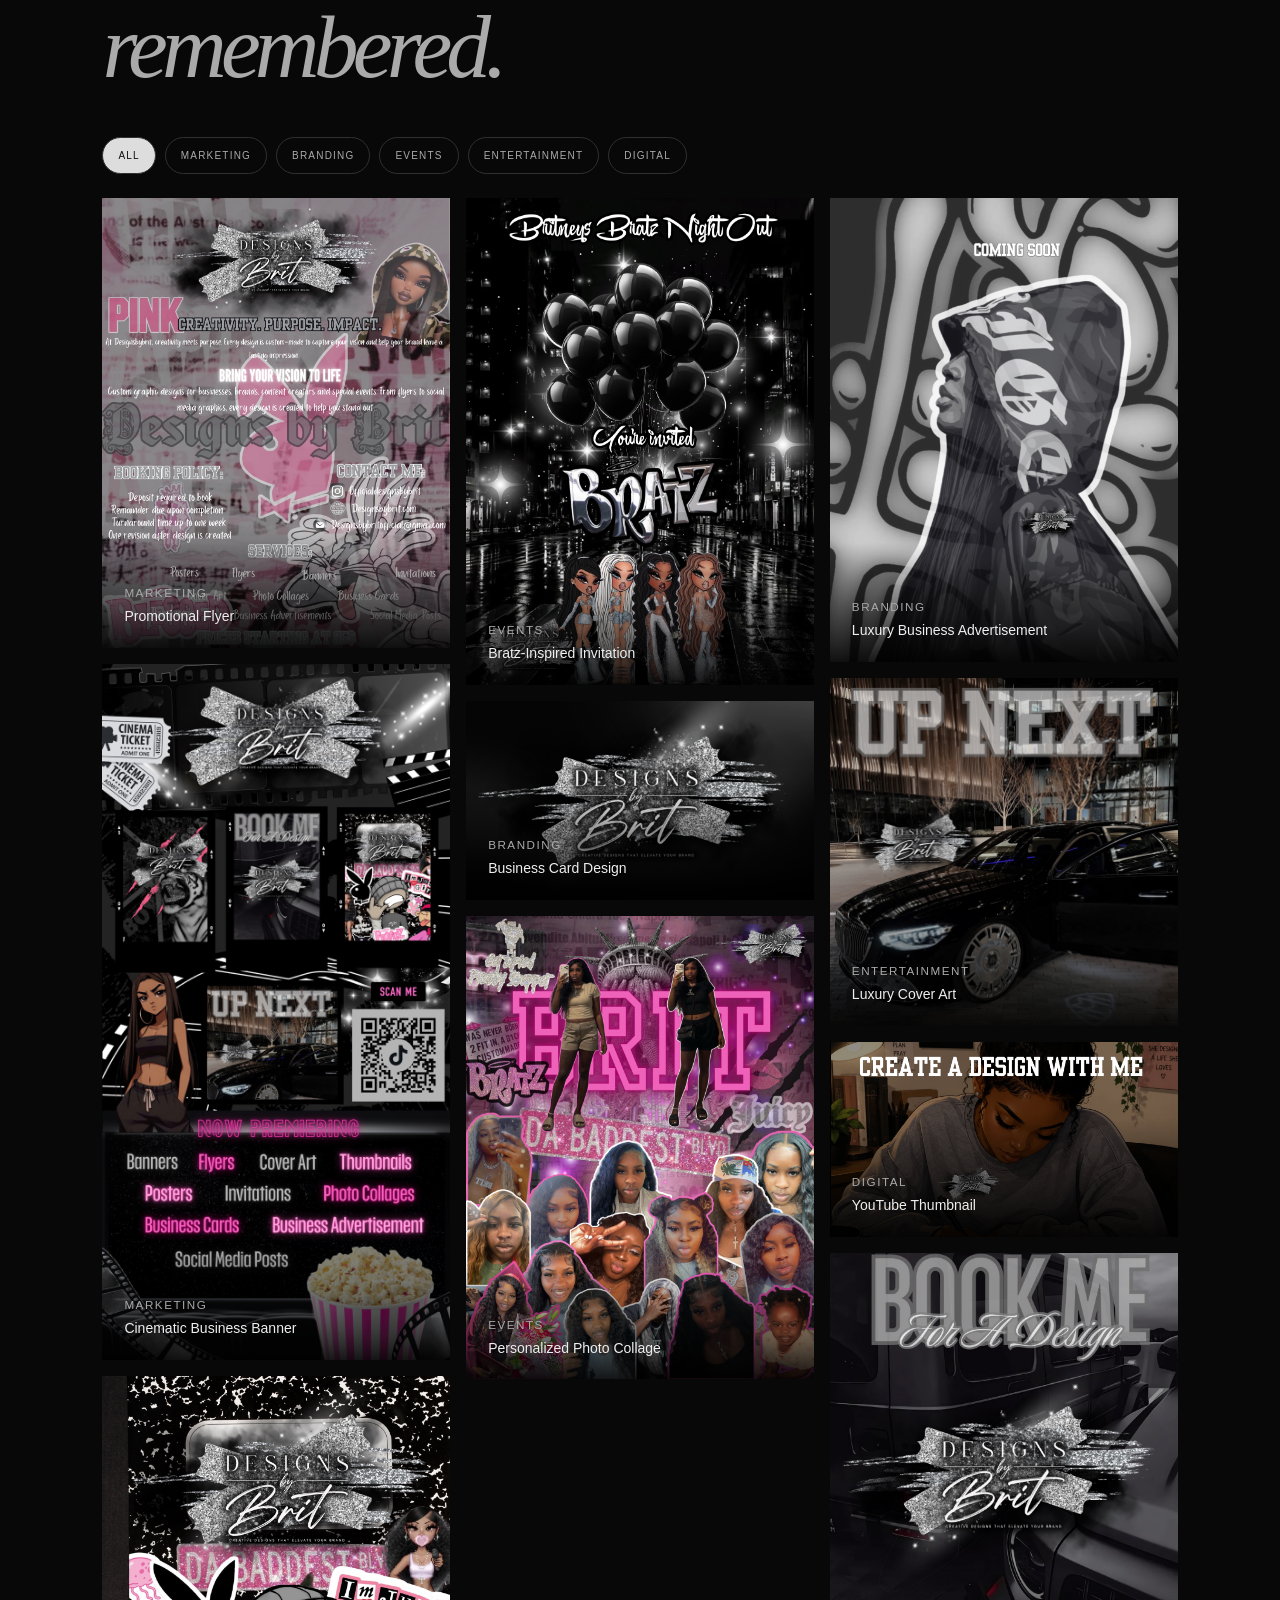
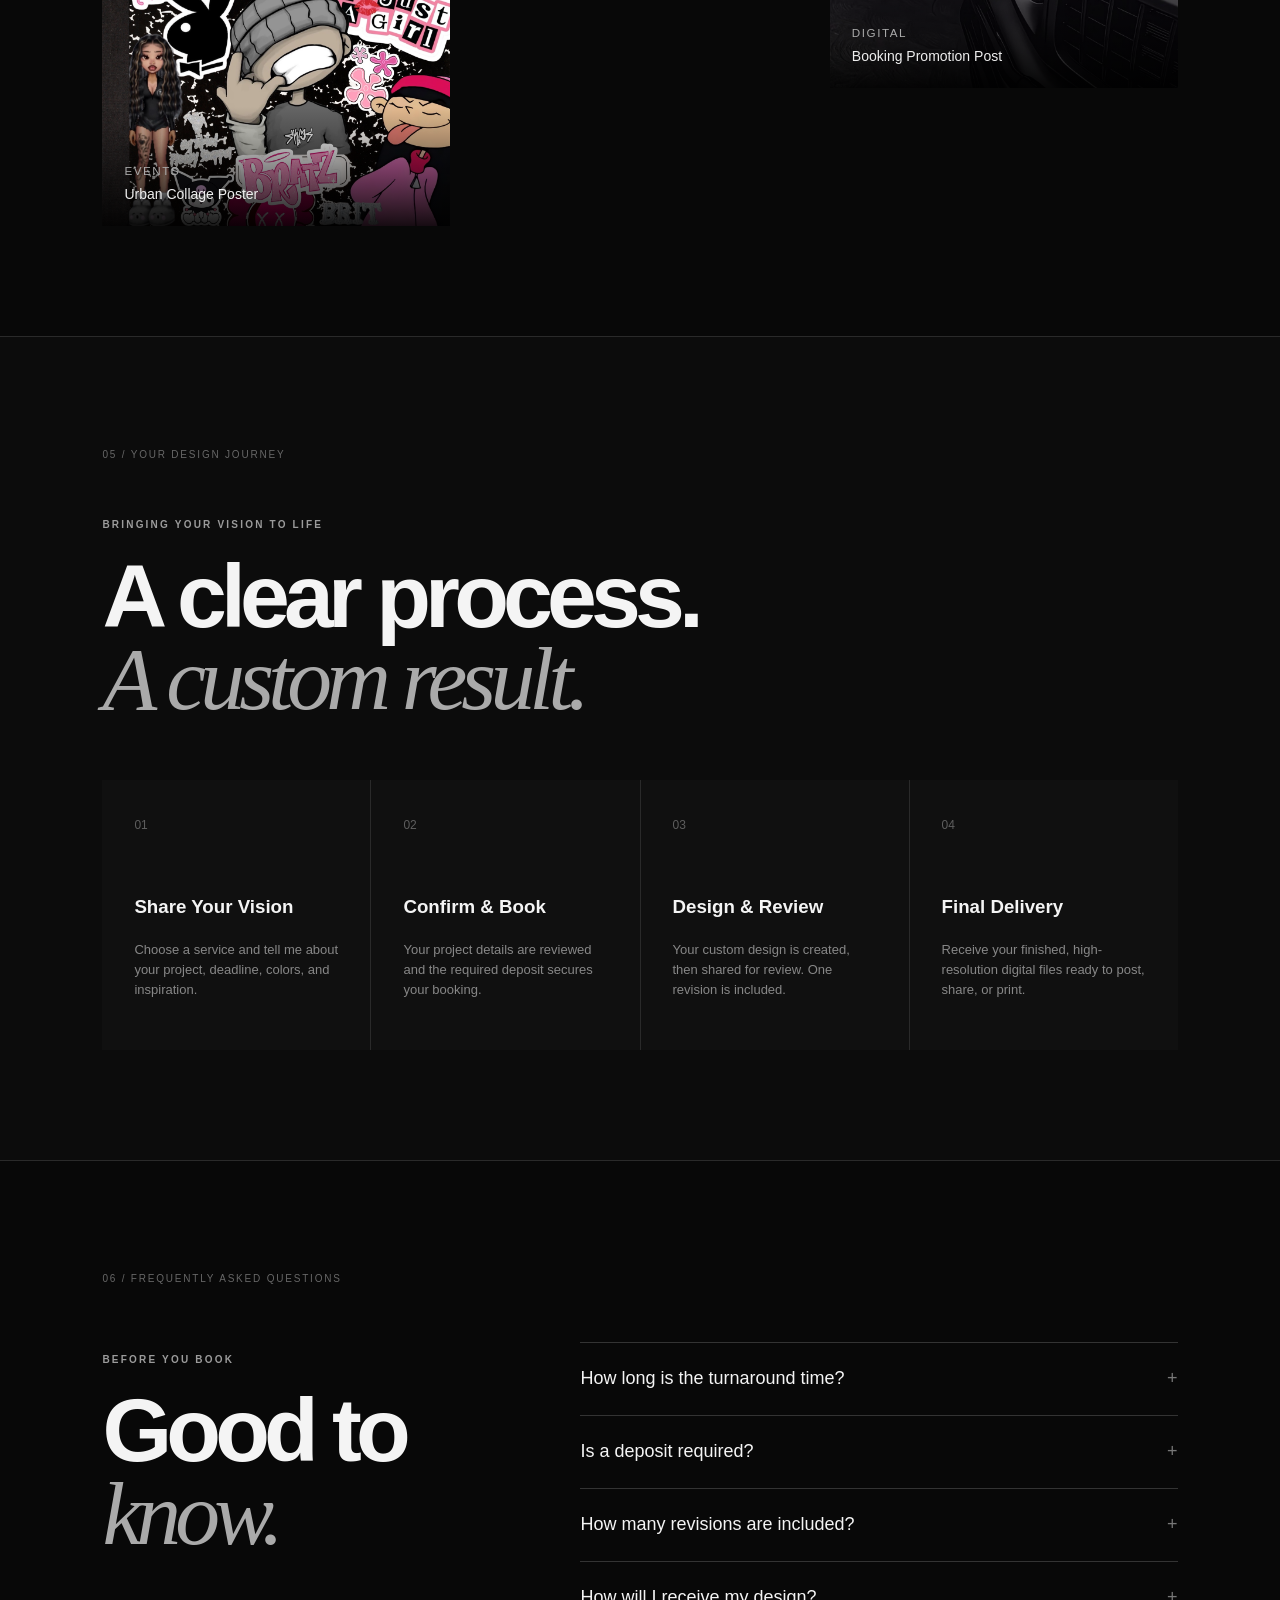
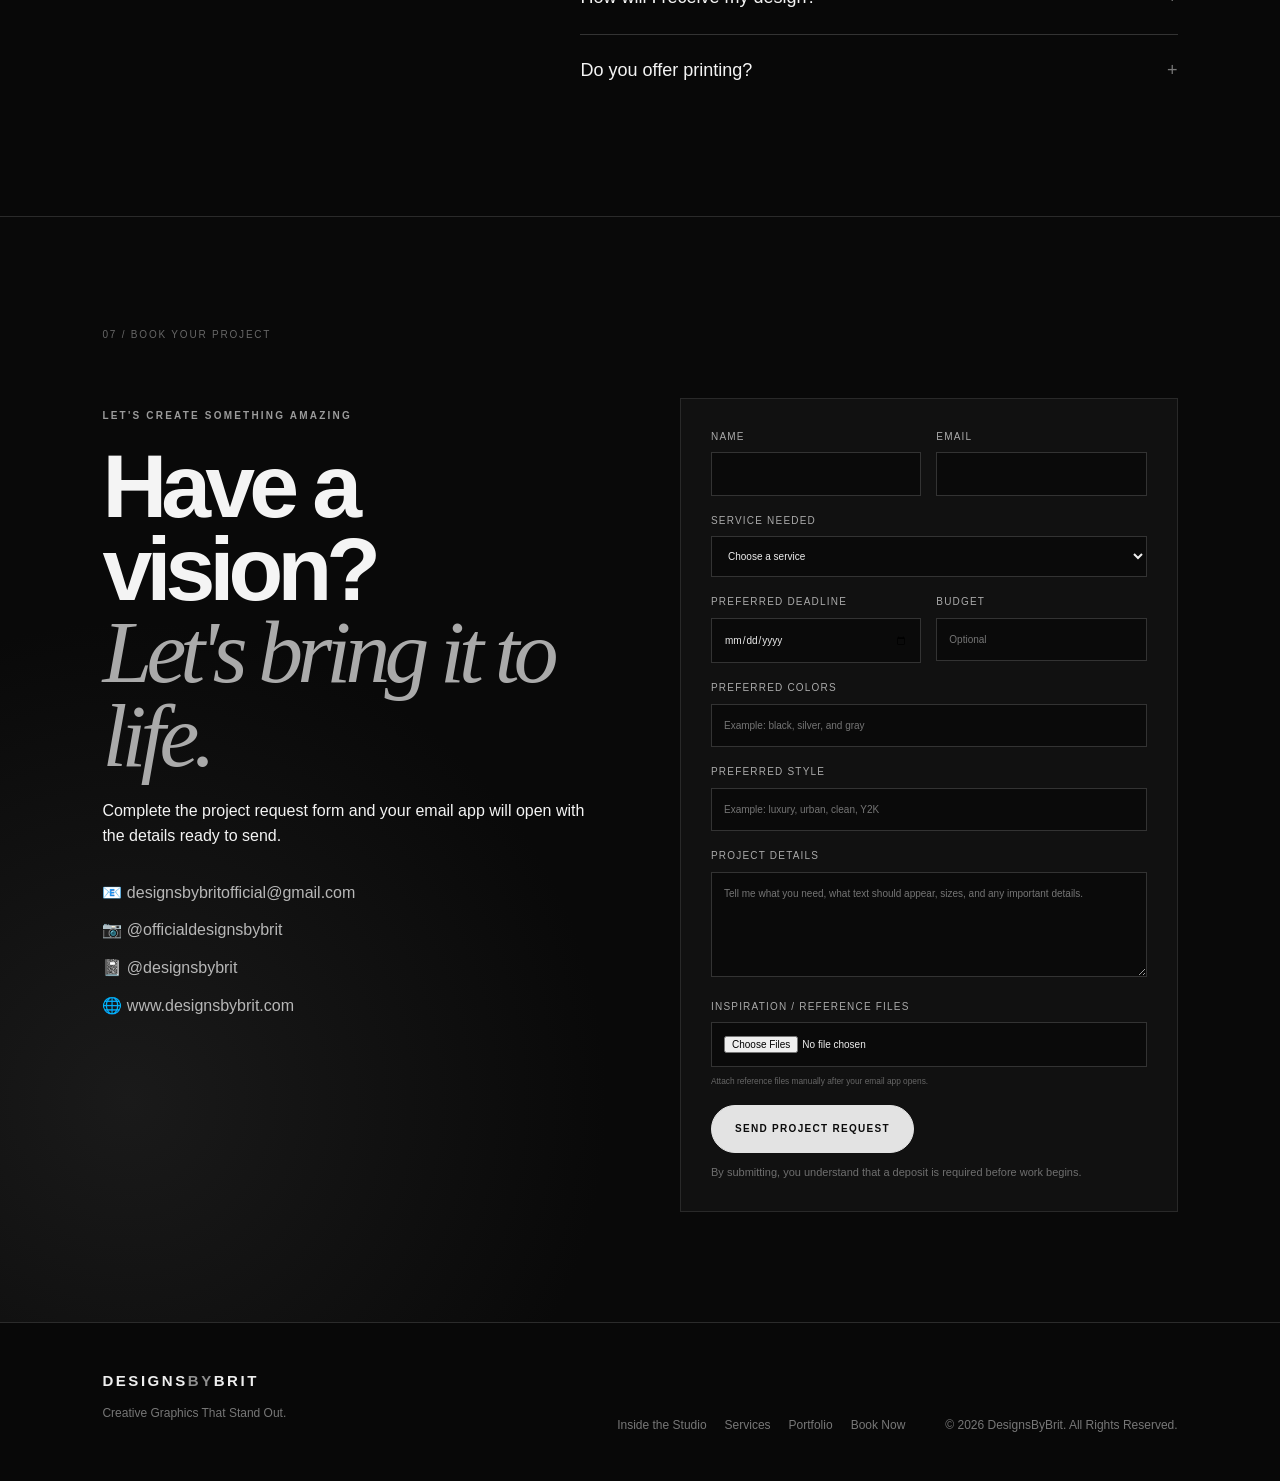
==== commit 603db2cd: "Add files via upload" ====
--- a/index.html
+++ b/index.html
@@ -10,13 +10,13 @@
 <meta property="og:description" content="Custom graphic design created to elevate your brand, event, or next big idea.">
 <meta property="og:type" content="website">
 <meta property="og:url" content="https://www.designsbybrit.com/">
-<meta property="og:image" content="https://www.designsbybrit.com/assets/social-preview.jpg">
+<meta property="og:image" content="https://www.designsbybrit.com/assets/social-preview.jpg?v=2">
 <meta property="og:image:width" content="1200">
 <meta property="og:image:height" content="630">
 <meta name="twitter:card" content="summary_large_image">
 <meta name="twitter:title" content="DesignsByBrit">
 <meta name="twitter:description" content="Creative graphics that stand out.">
-<meta name="twitter:image" content="https://www.designsbybrit.com/assets/social-preview.jpg">
+<meta name="twitter:image" content="https://www.designsbybrit.com/assets/social-preview.jpg?v=2">
 <meta name="theme-color" content="#080808">
 <link rel="icon" href="assets/logo.png">
 <link rel="stylesheet" href="style.css">
@@ -63,7 +63,7 @@
   </div>
   <div class="hero-visual reveal">
     <div class="halo h1"></div><div class="halo h2"></div>
-    <img src="assets/logo.png" alt="DesignsByBrit silver logo">
+    <img src="assets/logo.png" alt="Original DesignsByBrit logo and business card front">
   </div>
   <a class="scroll-cue" href="#studio">Scroll to explore ↓</a>
 </section>
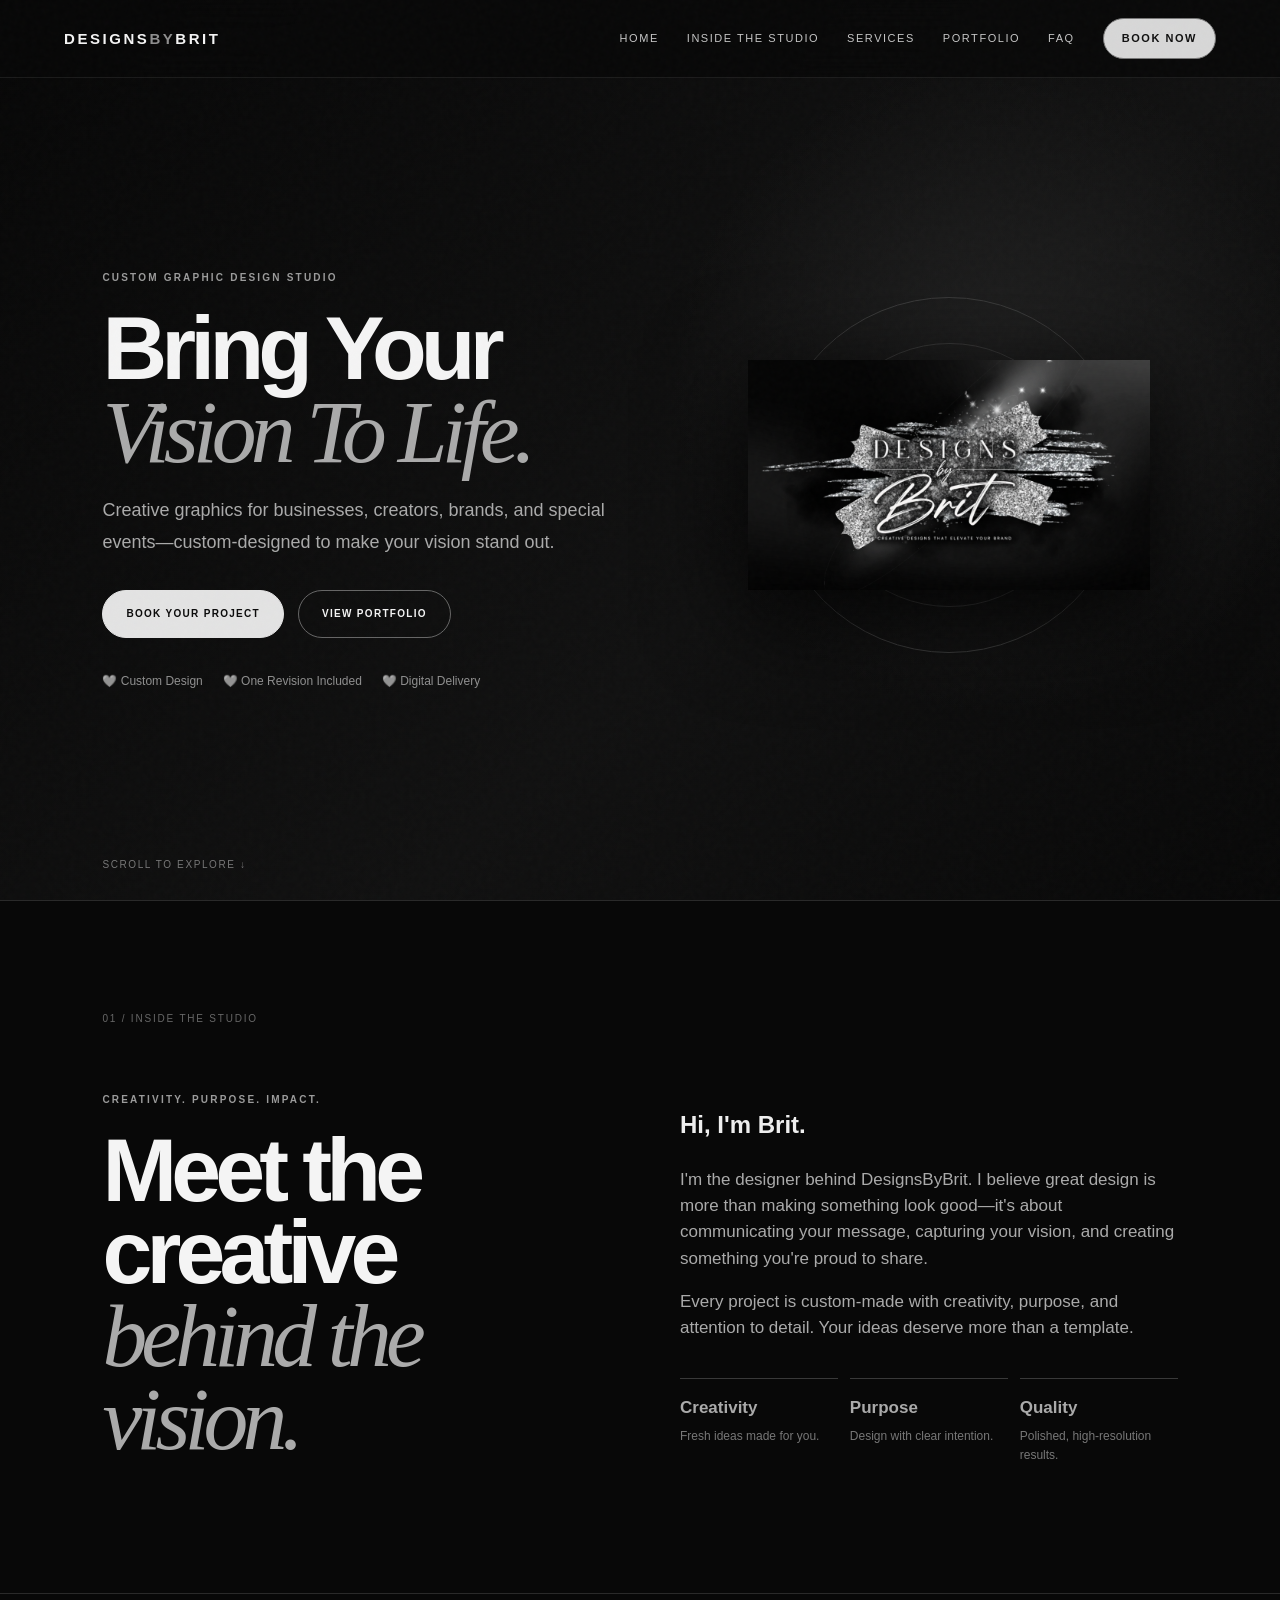
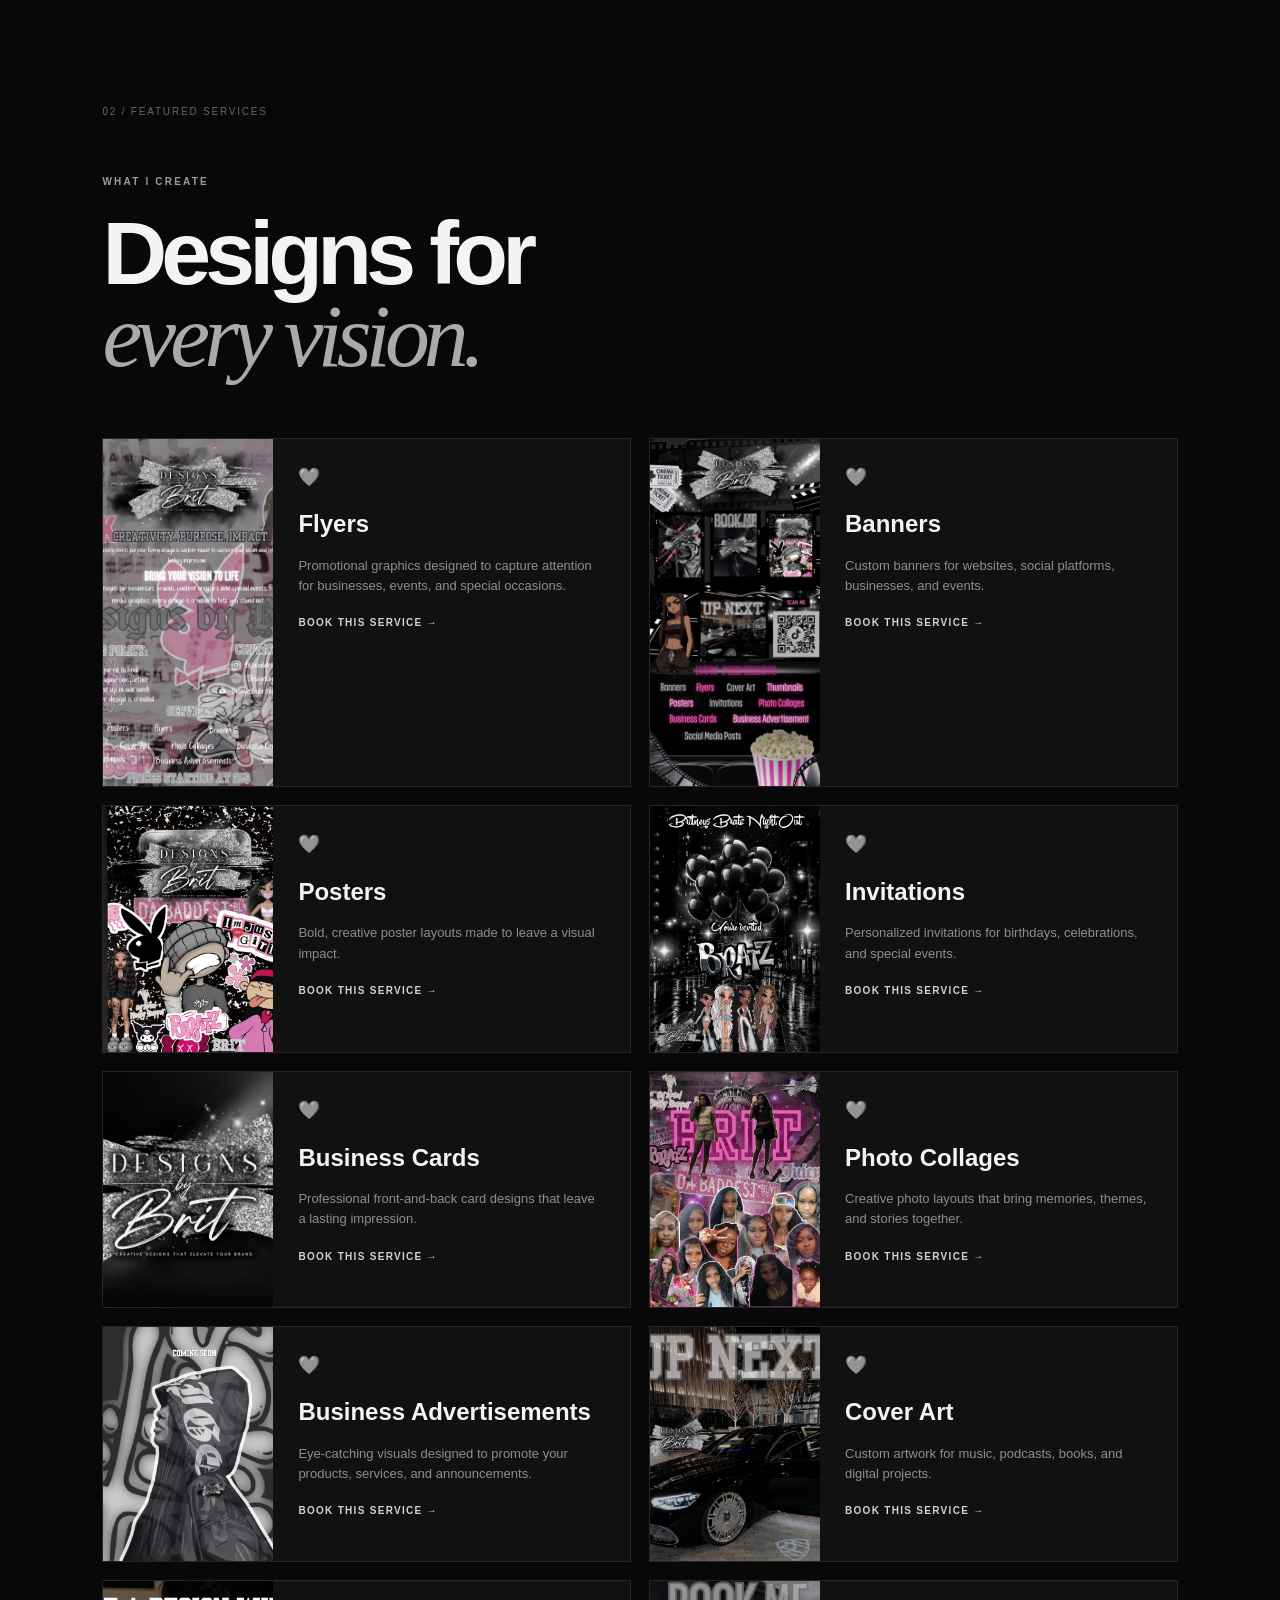
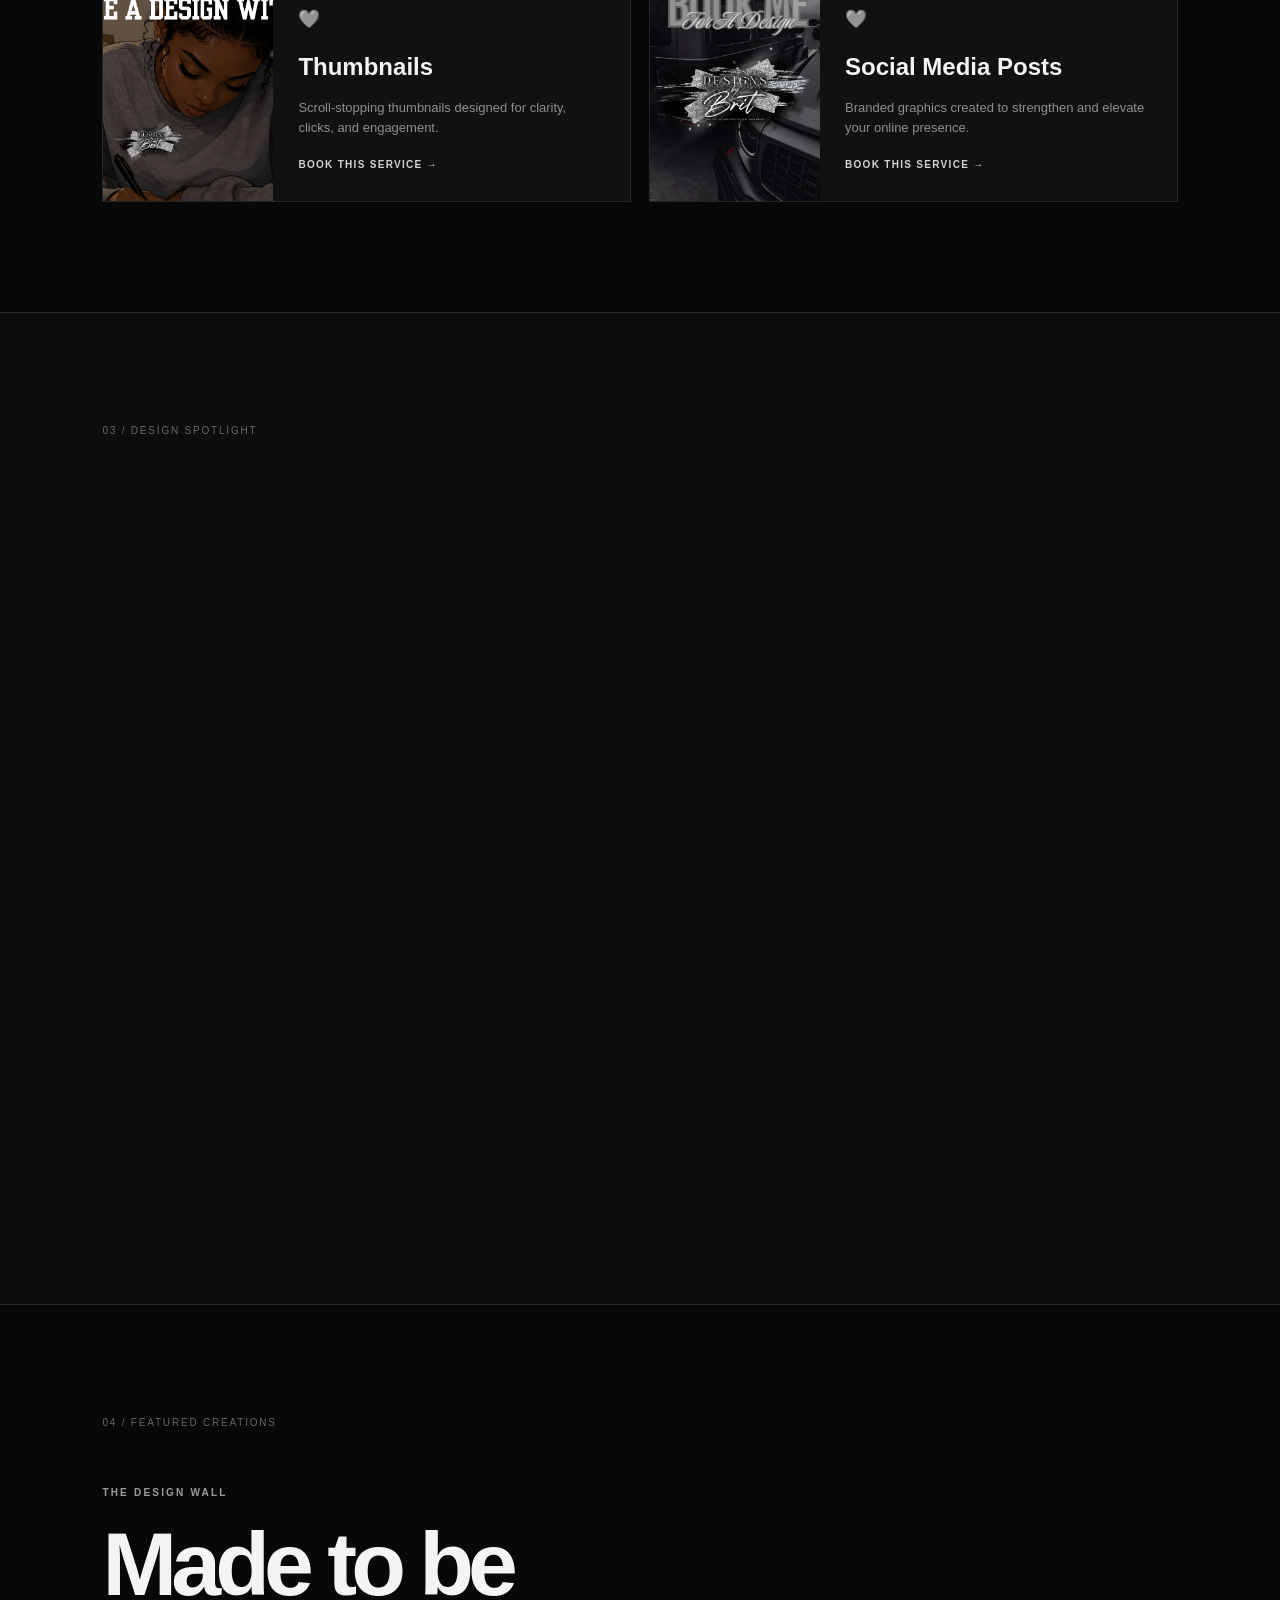
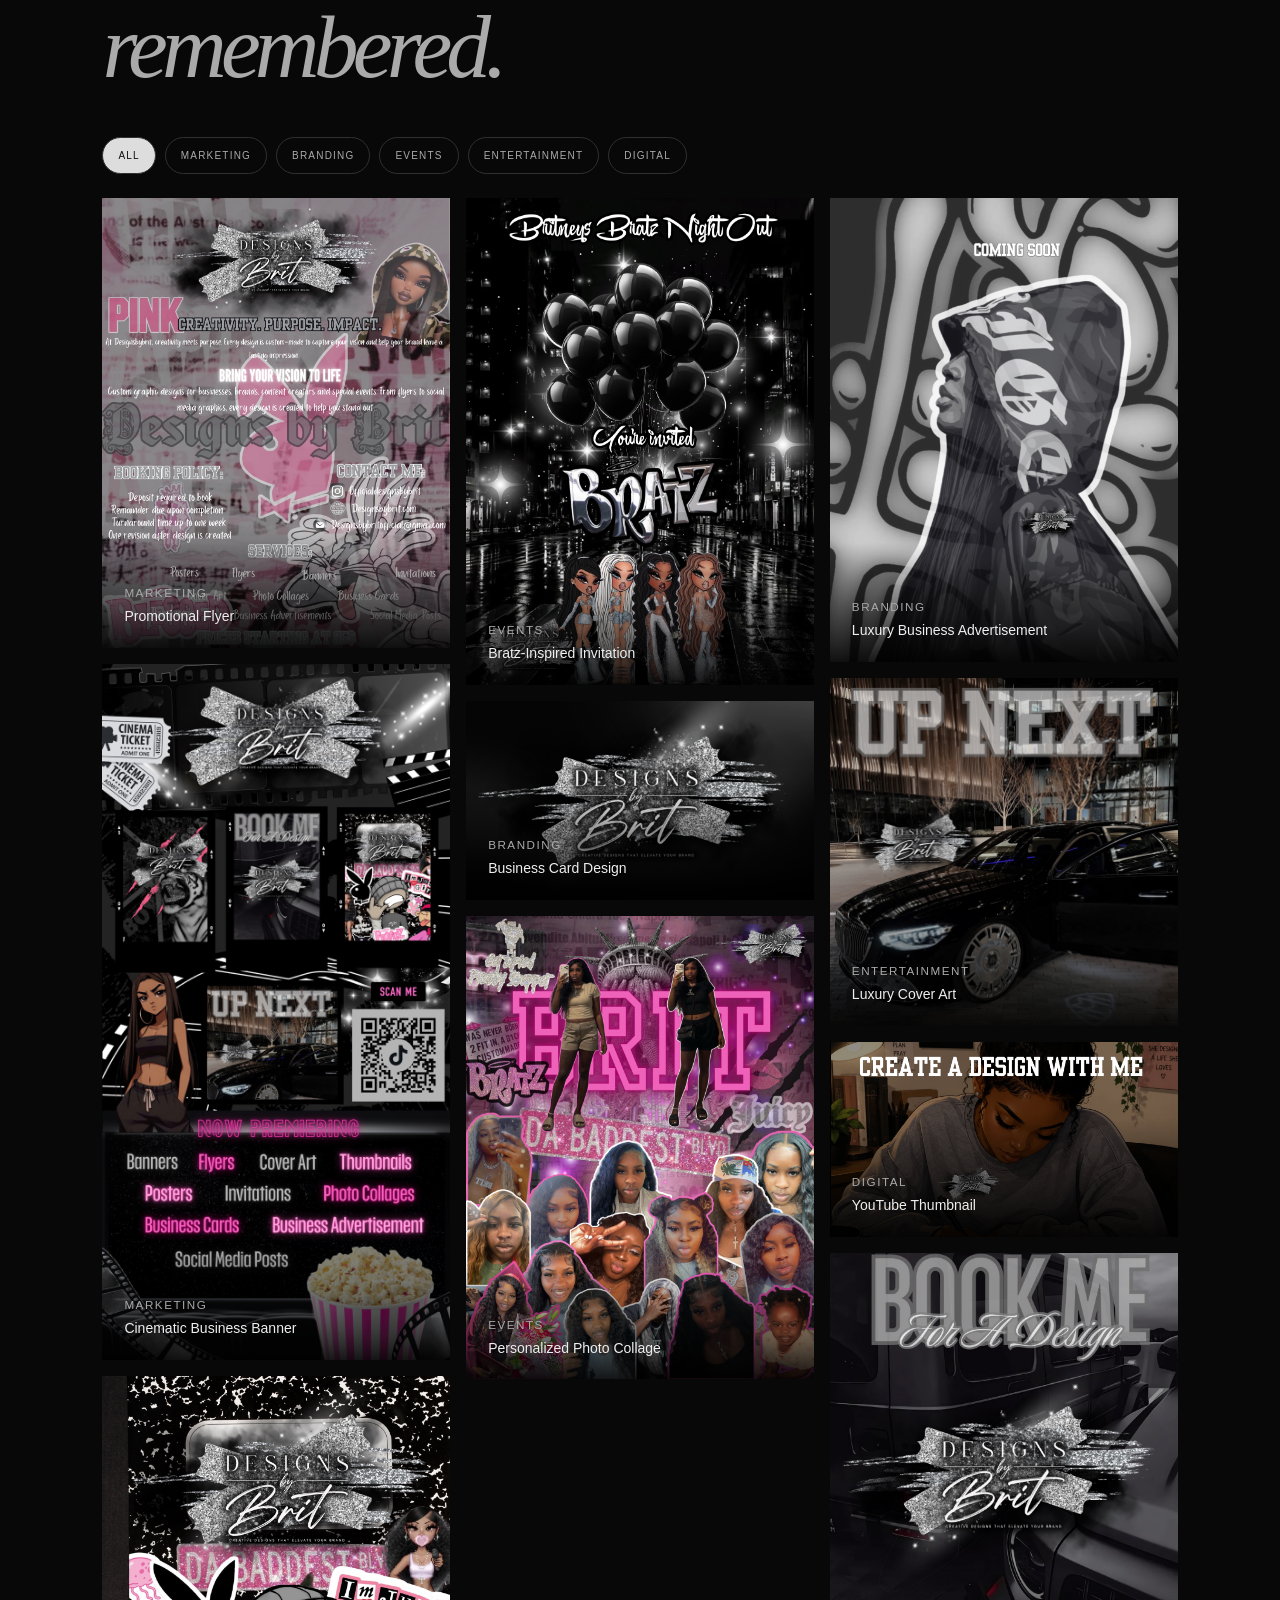
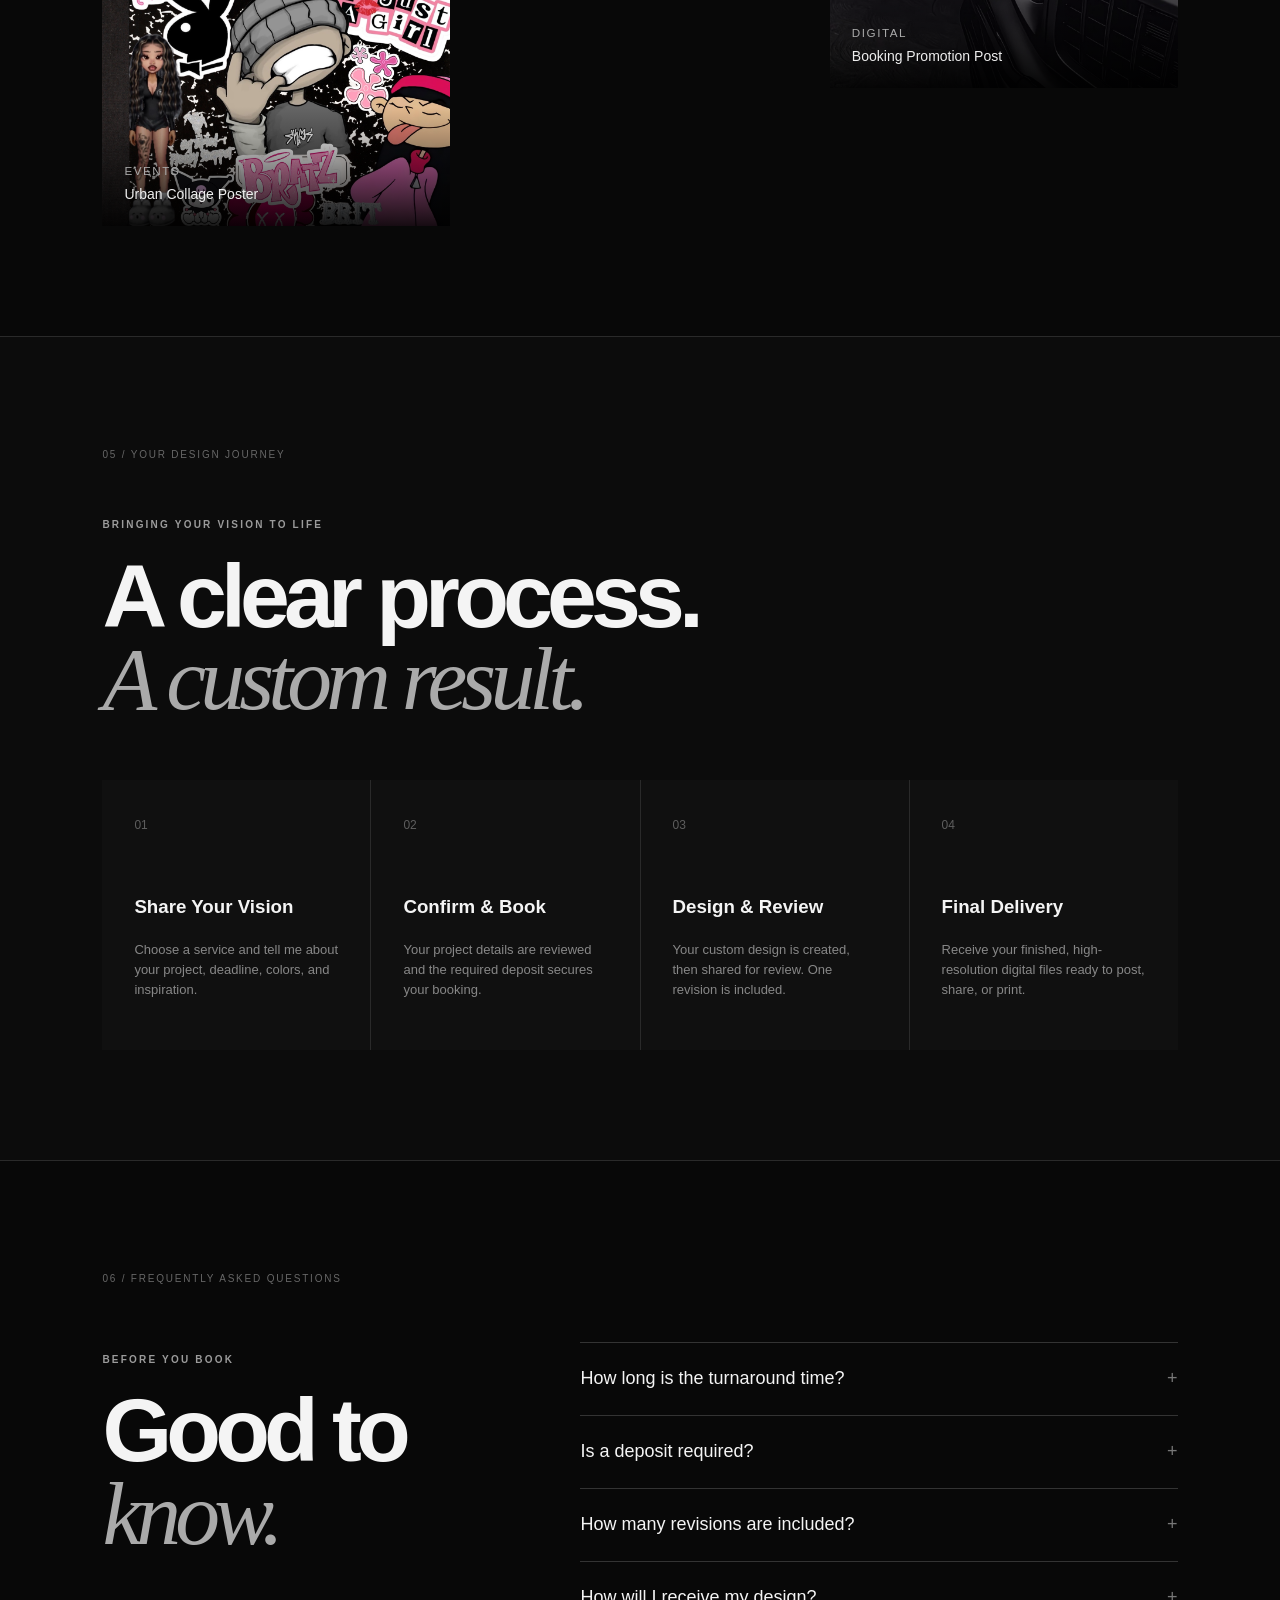
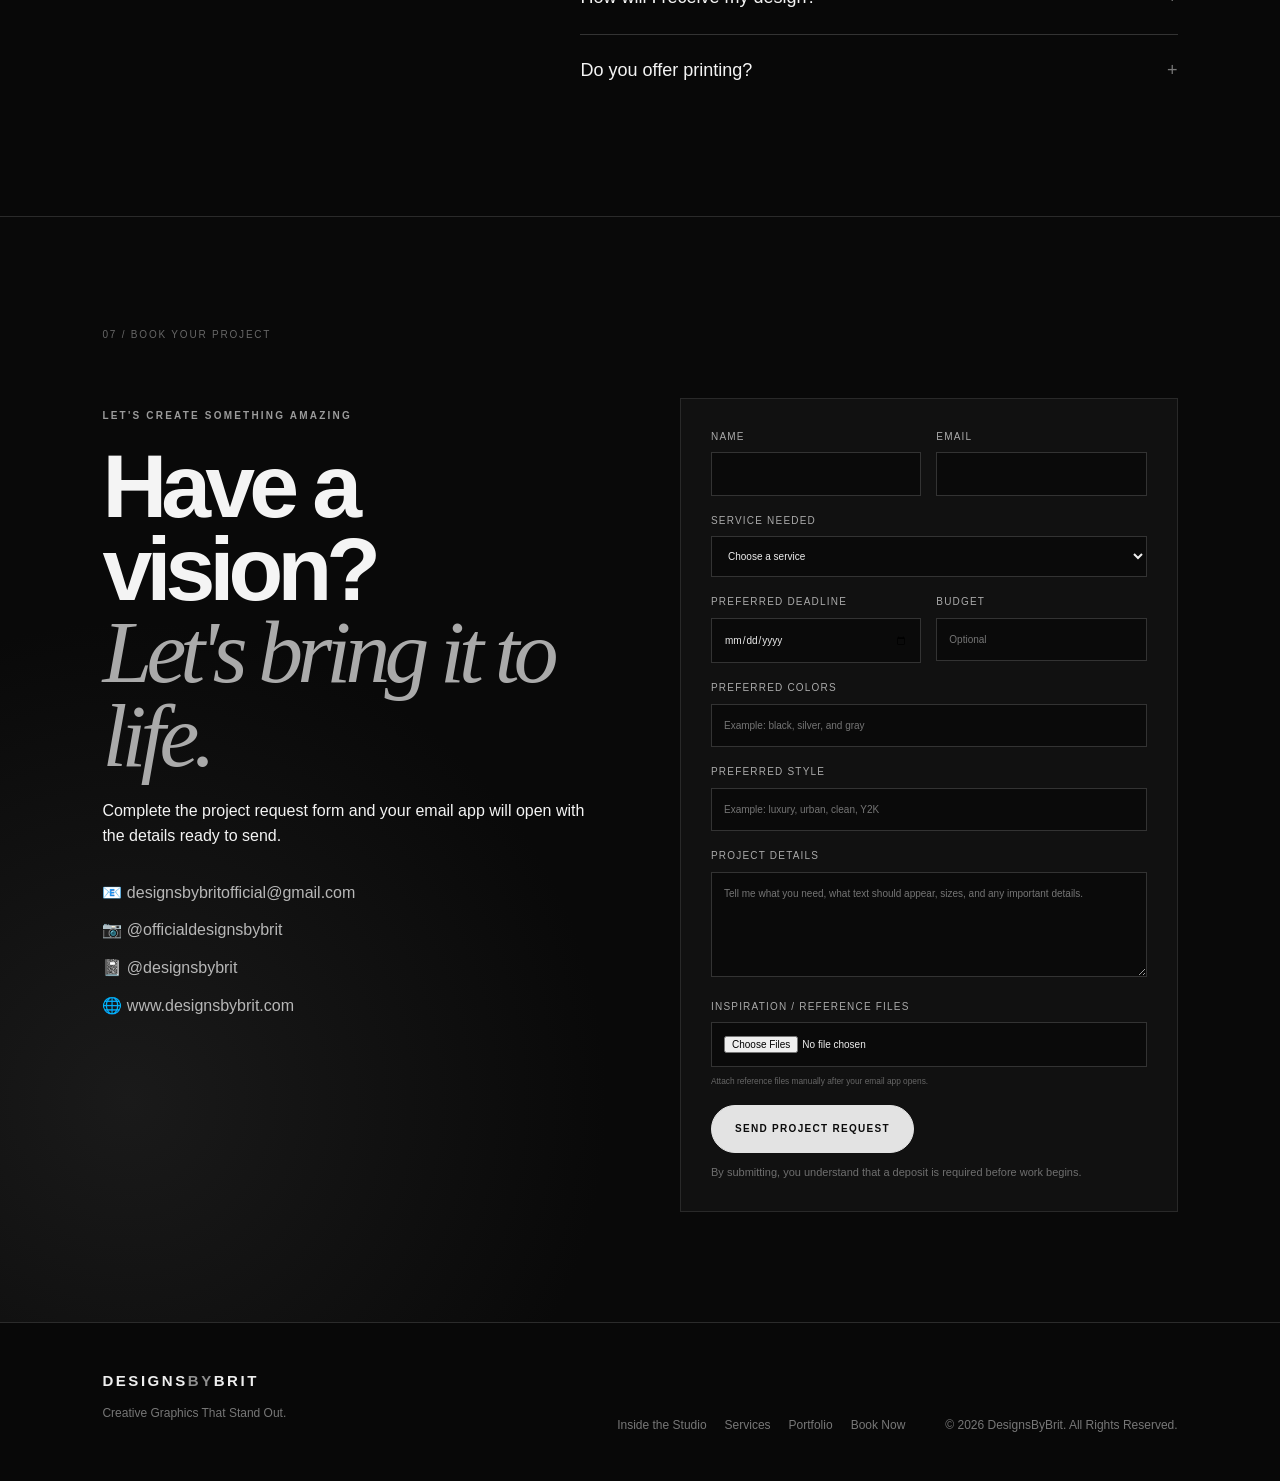
==== commit e28a7ebb: "Add files via upload" ====
--- a/index.html
+++ b/index.html
@@ -10,13 +10,13 @@
 <meta property="og:description" content="Custom graphic design created to elevate your brand, event, or next big idea.">
 <meta property="og:type" content="website">
 <meta property="og:url" content="https://www.designsbybrit.com/">
-<meta property="og:image" content="https://www.designsbybrit.com/assets/social-preview.jpg?v=2">
+<meta property="og:image" content="https://www.designsbybrit.com/assets/social-preview.jpg?v=3">
 <meta property="og:image:width" content="1200">
 <meta property="og:image:height" content="630">
 <meta name="twitter:card" content="summary_large_image">
 <meta name="twitter:title" content="DesignsByBrit">
 <meta name="twitter:description" content="Creative graphics that stand out.">
-<meta name="twitter:image" content="https://www.designsbybrit.com/assets/social-preview.jpg?v=2">
+<meta name="twitter:image" content="https://www.designsbybrit.com/assets/social-preview.jpg?v=3">
 <meta name="theme-color" content="#080808">
 <link rel="icon" href="assets/logo.png">
 <link rel="stylesheet" href="style.css">
@@ -63,7 +63,7 @@
   </div>
   <div class="hero-visual reveal">
     <div class="halo h1"></div><div class="halo h2"></div>
-    <img src="assets/logo.png" alt="Original DesignsByBrit logo and business card front">
+    <img src="assets/logo.png" alt="Original DesignsByBrit logo">
   </div>
   <a class="scroll-cue" href="#studio">Scroll to explore ↓</a>
 </section>
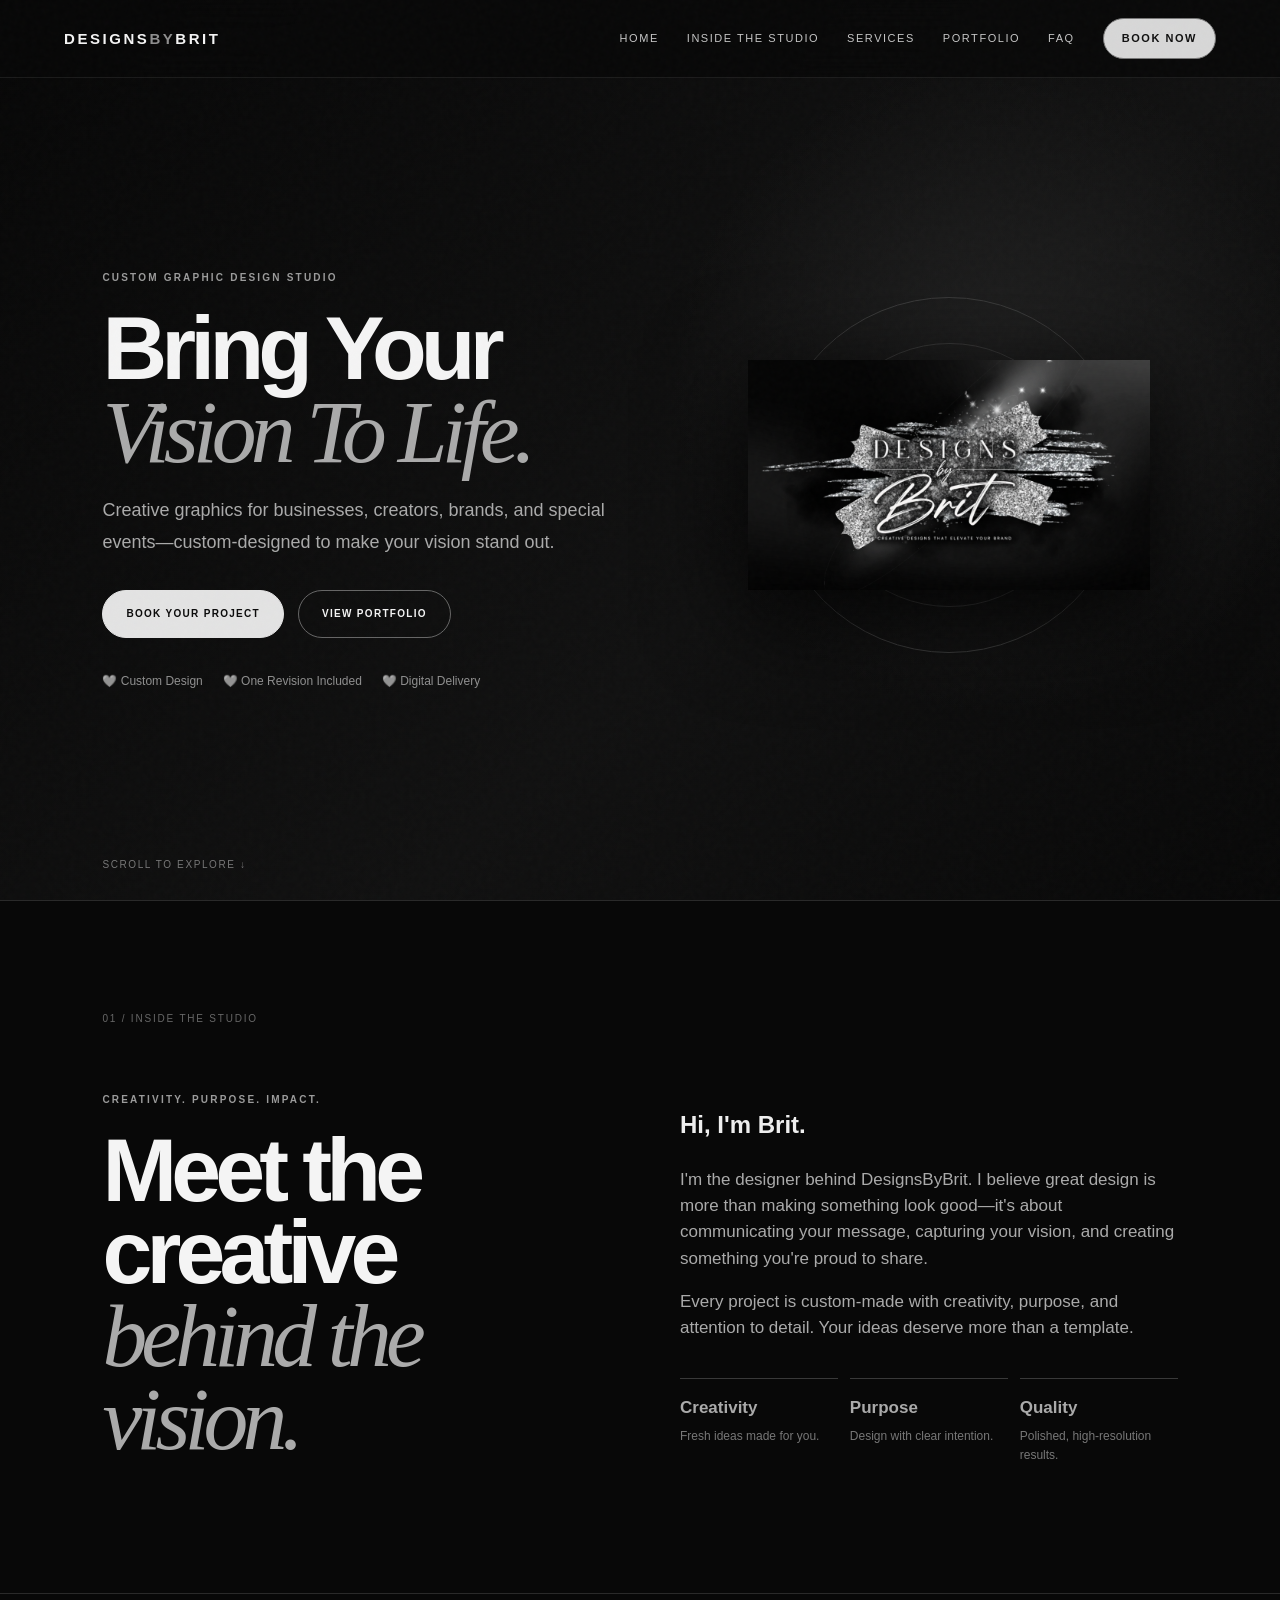
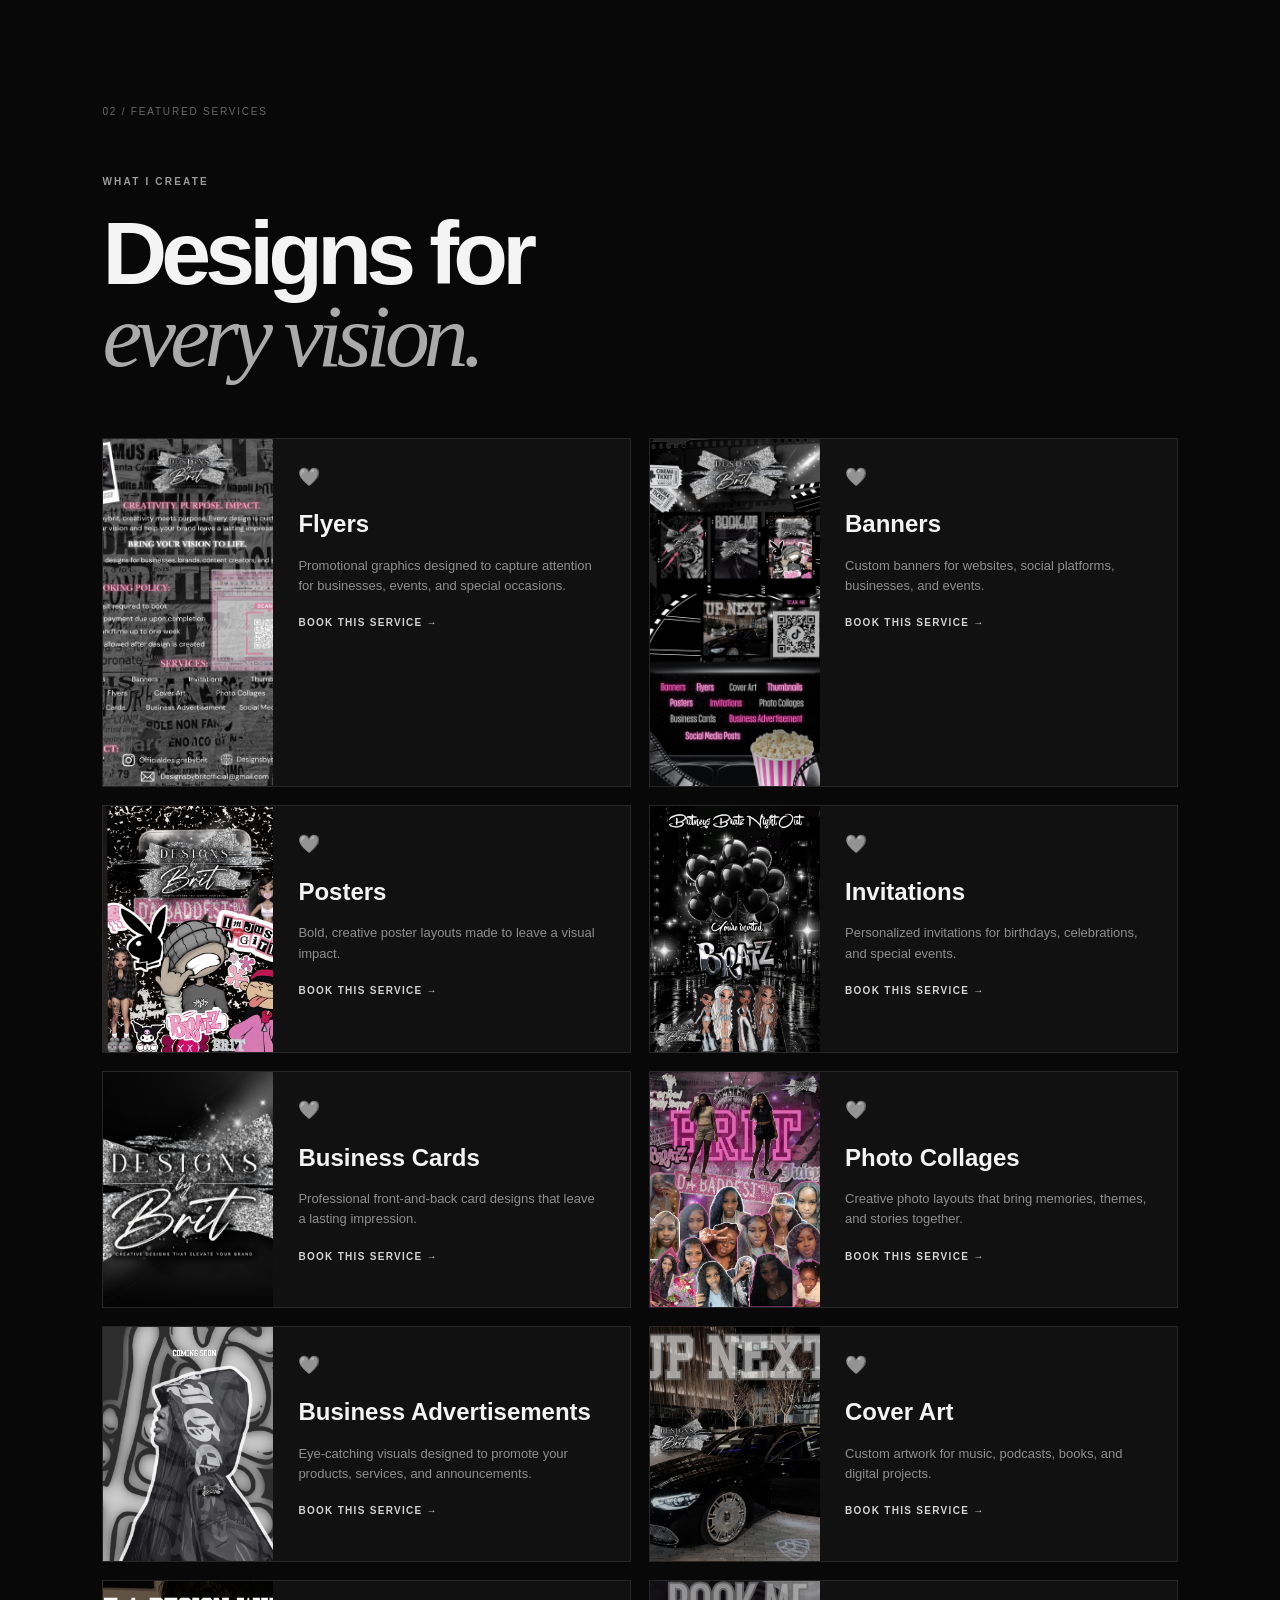
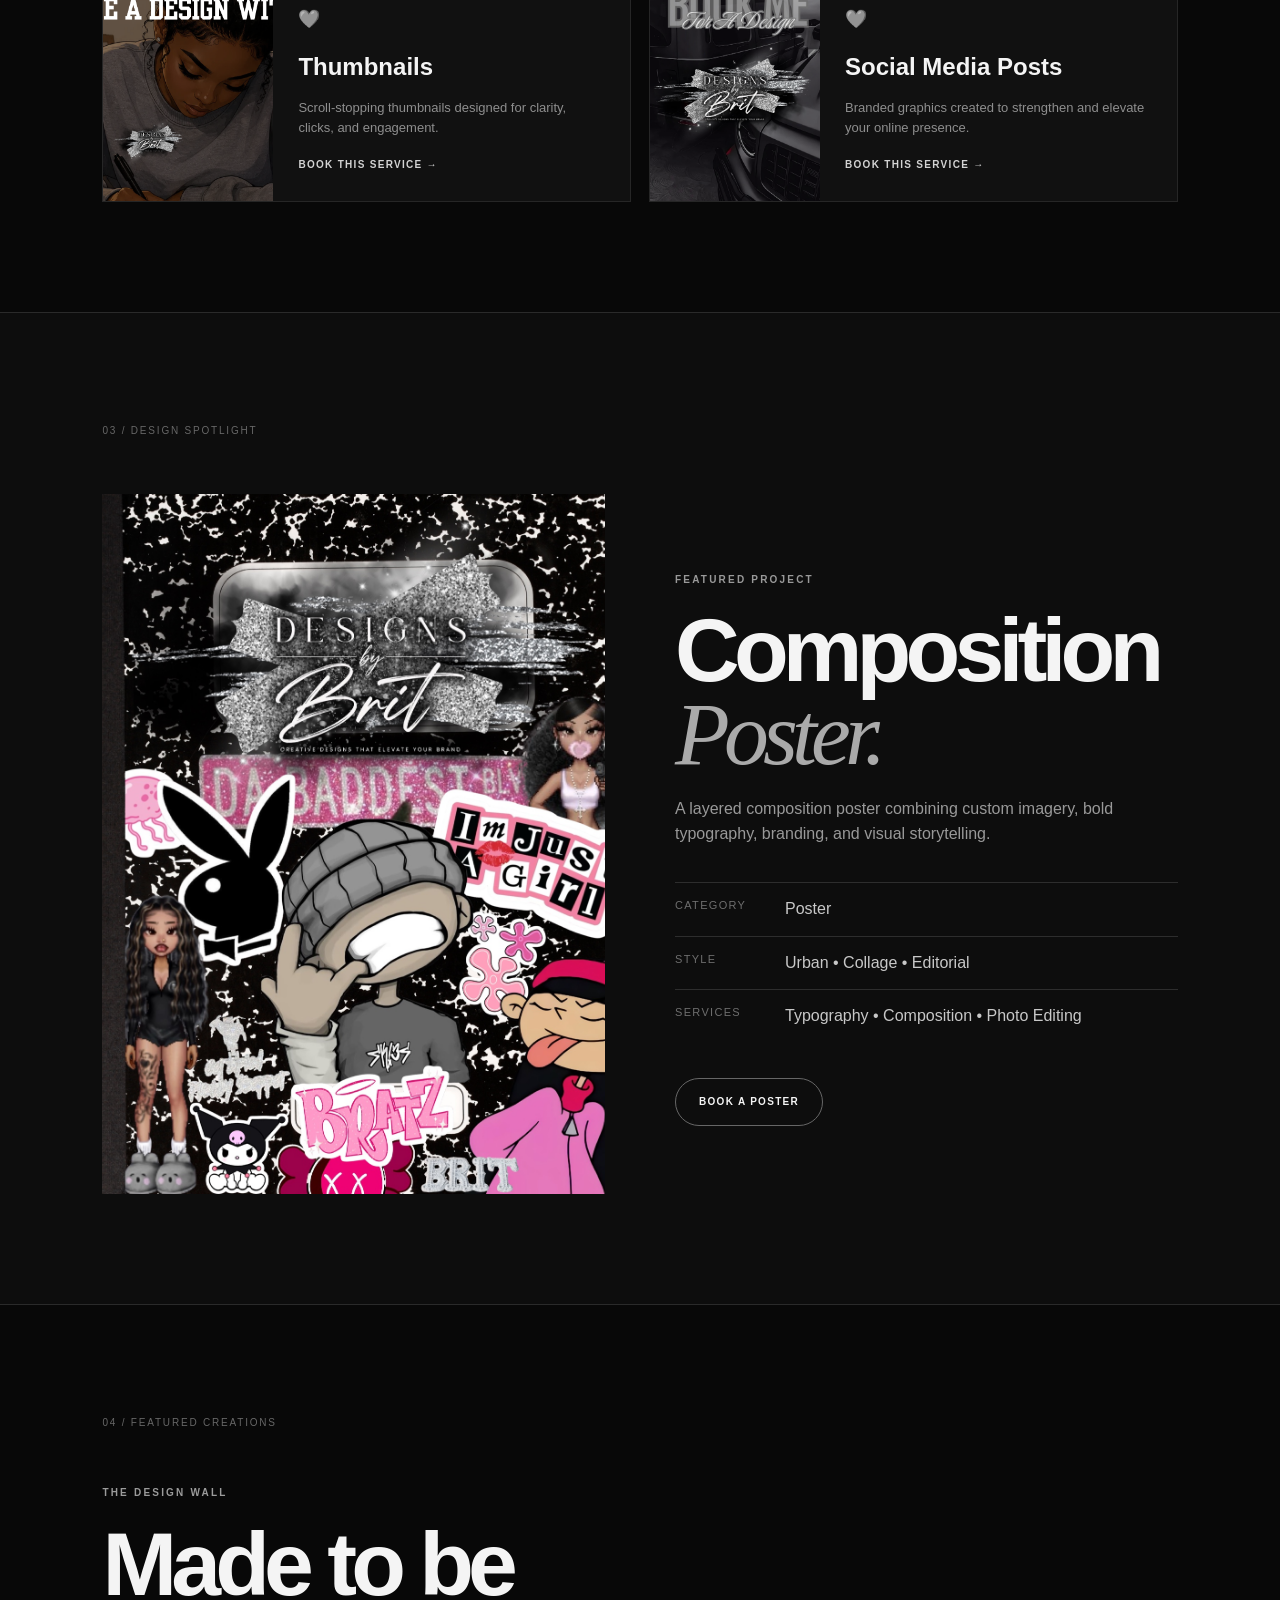
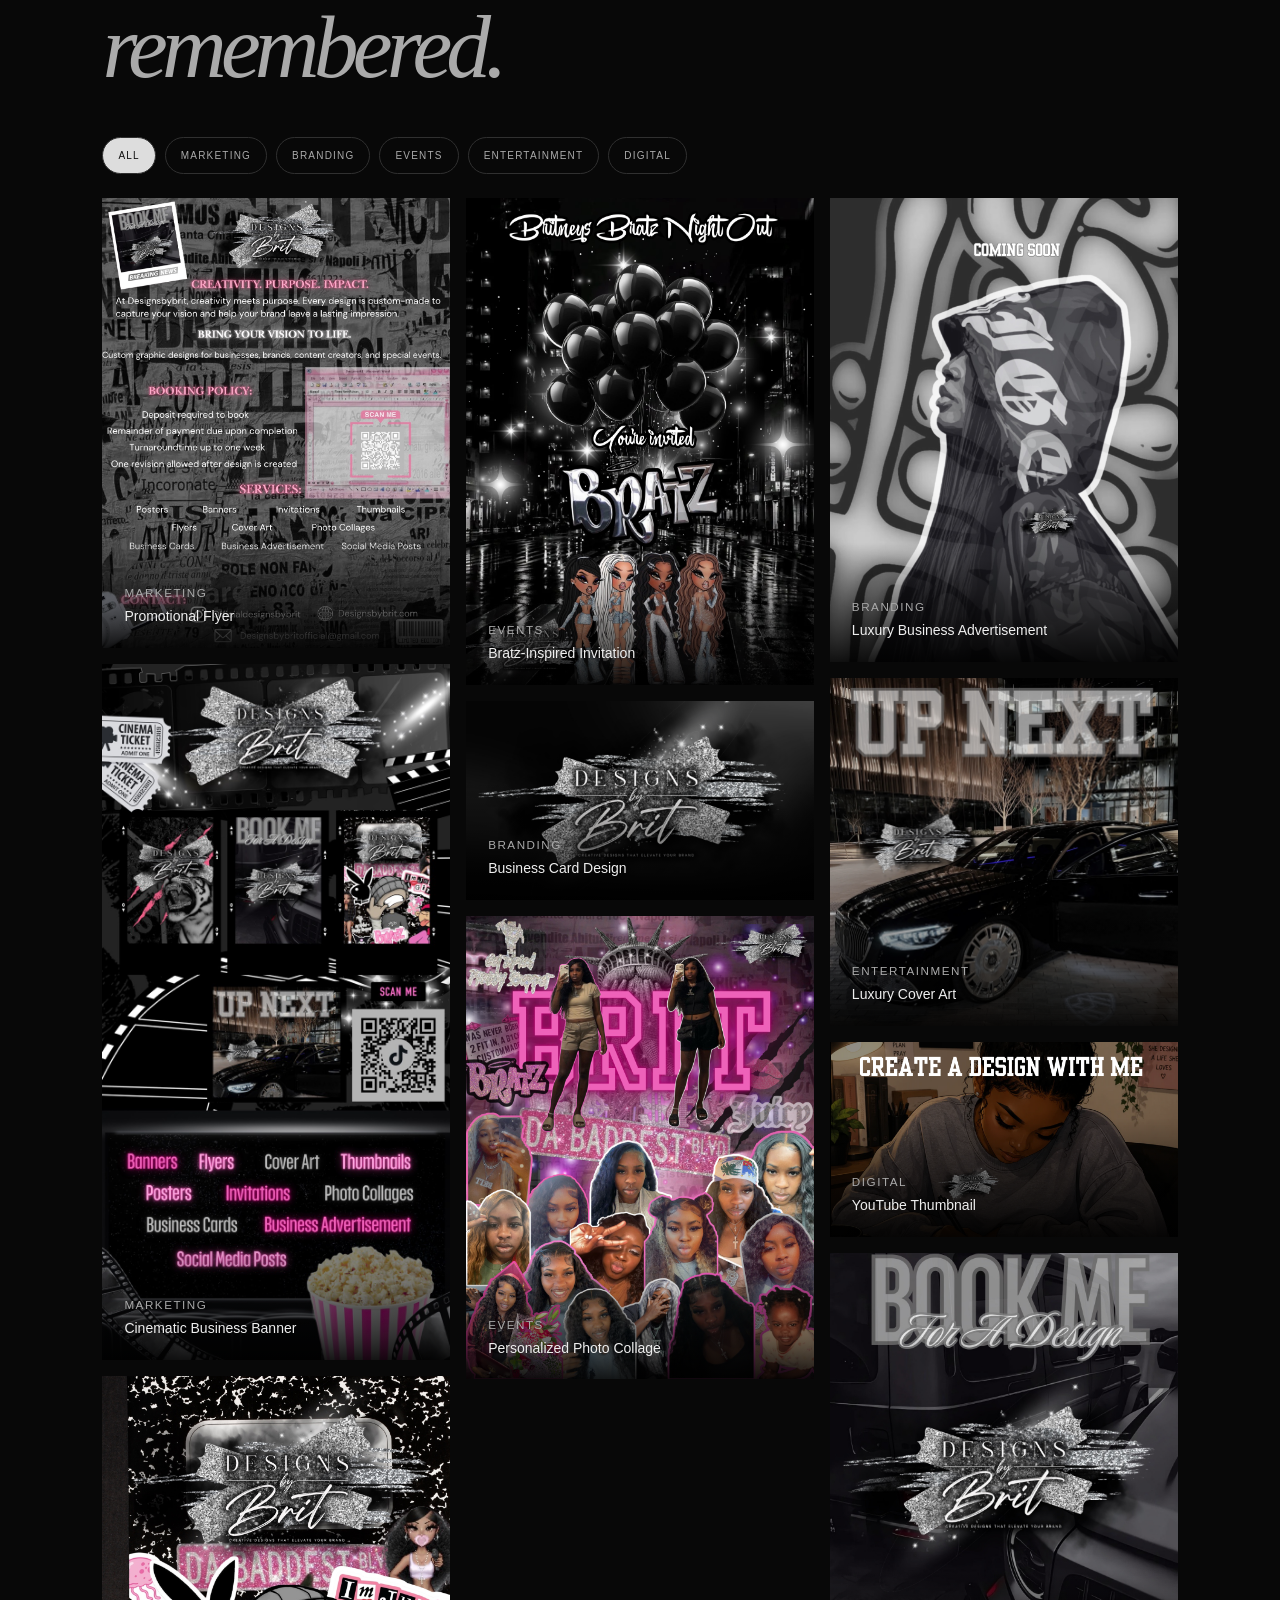
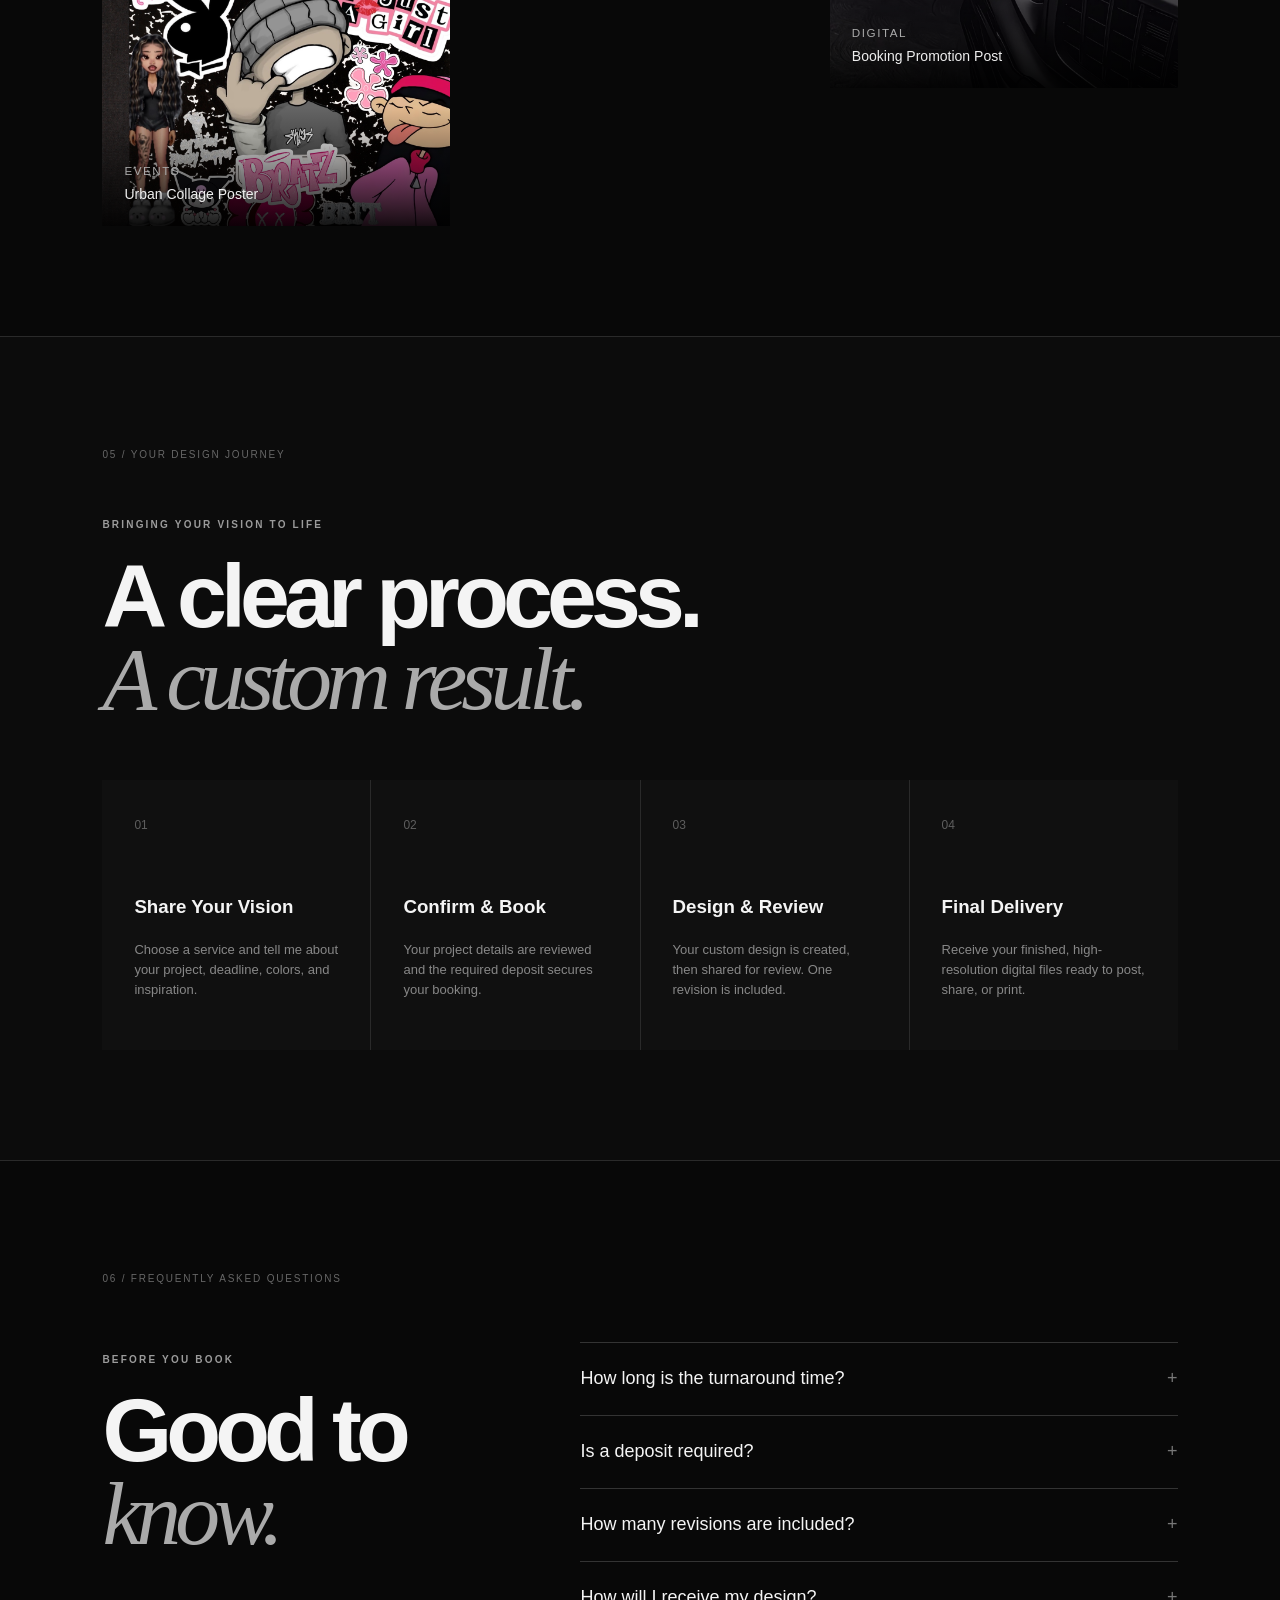
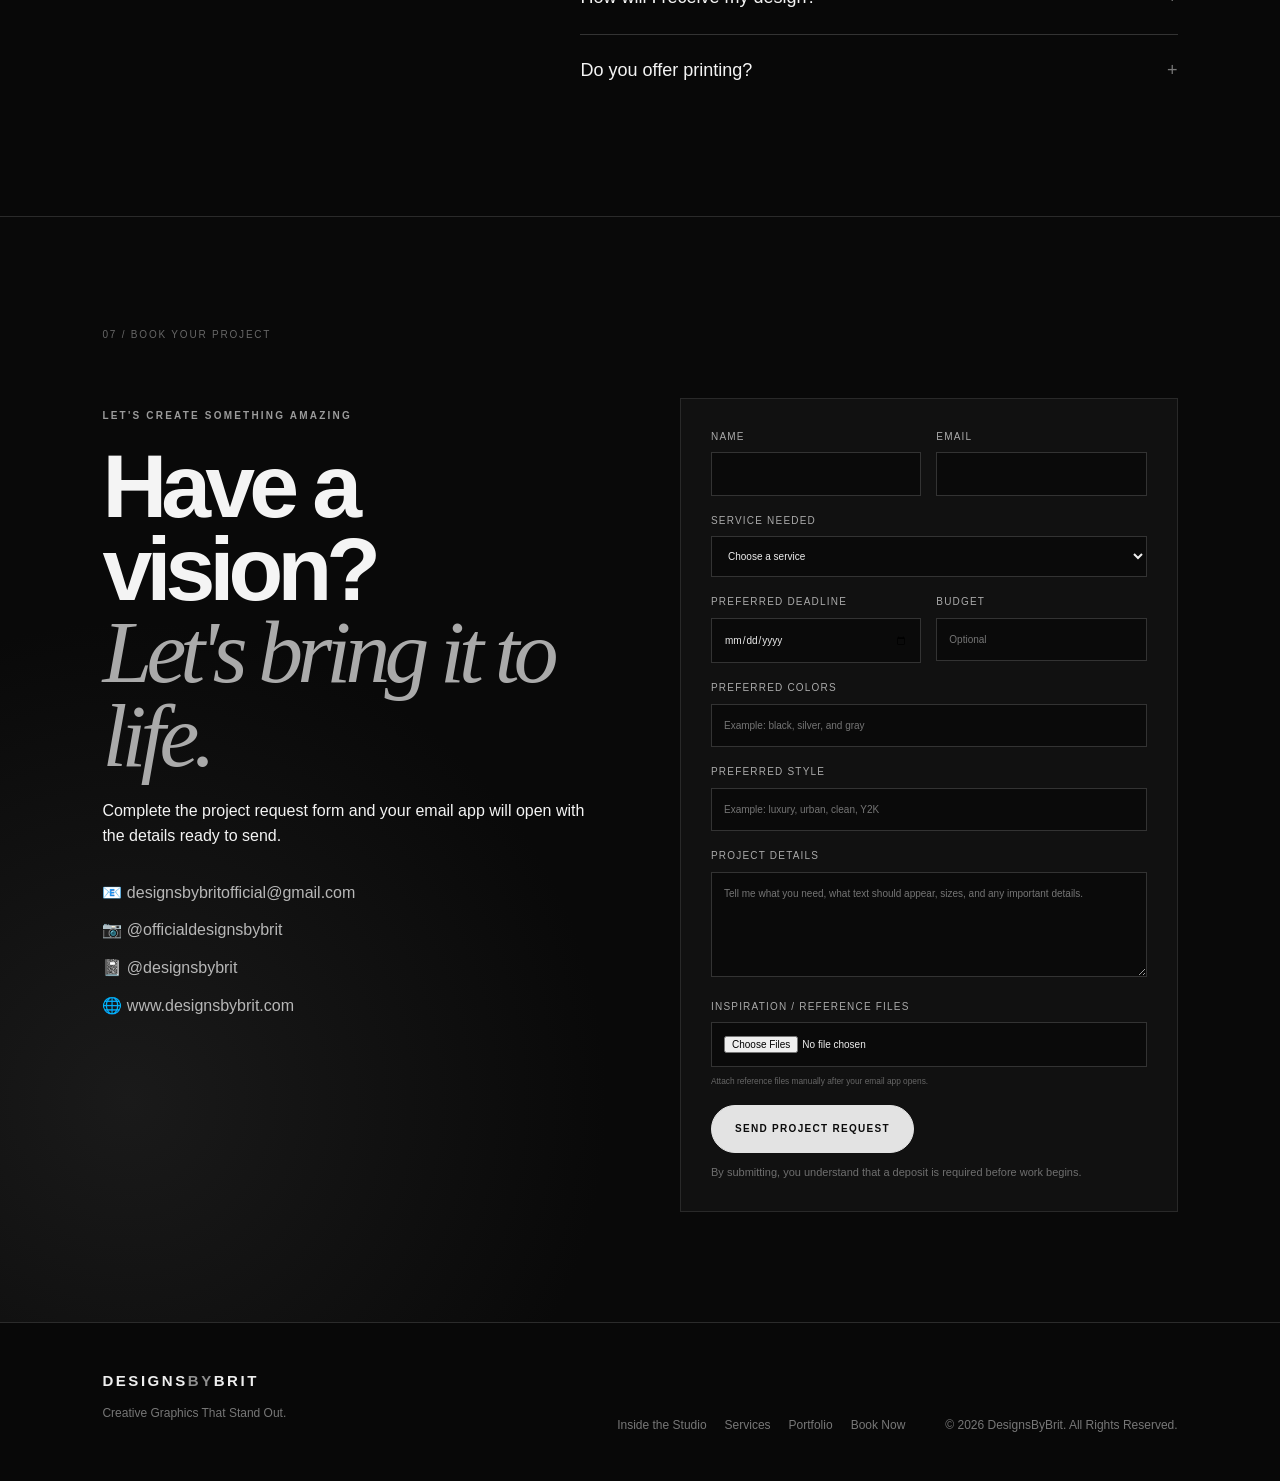
==== commit 0552e126: "Add files via upload" ====
--- a/index.html
+++ b/index.html
@@ -189,17 +189,17 @@
 <section id="spotlight" class="section spotlight">
   <div class="section-index">03 / DESIGN SPOTLIGHT</div>
   <div class="spotlight-grid">
-    <div class="spotlight-image reveal"><img src="assets/invitation.jpg" alt="Bratz-inspired invitation design"></div>
+    <div class="spotlight-image reveal"><img src="assets/poster.jpg" alt="Composition poster design"></div>
     <div class="spotlight-copy reveal">
       <p class="kicker">FEATURED PROJECT</p>
-      <h2>Bratz-Inspired<br><em>Event Invitation.</em></h2>
-      <p>A glamorous, character-driven invitation combining nightlife energy, layered typography, custom photo editing, and bold monochrome styling.</p>
+      <h2>Composition<br><em>Poster.</em></h2>
+      <p>A layered composition poster combining custom imagery, bold typography, branding, and visual storytelling.</p>
       <dl>
-        <div><dt>Category</dt><dd>Invitation</dd></div>
-        <div><dt>Style</dt><dd>Luxury • Y2K • Nightlife</dd></div>
+        <div><dt>Category</dt><dd>Poster</dd></div>
+        <div><dt>Style</dt><dd>Urban • Collage • Editorial</dd></div>
         <div><dt>Services</dt><dd>Typography • Composition • Photo Editing</dd></div>
       </dl>
-      <a href="#book" class="button ghost book-service" data-service="Invitations">Book an Invitation</a>
+      <a href="#book" class="button ghost book-service" data-service="Posters">Book a Poster</a>
     </div>
   </div>
 </section>
